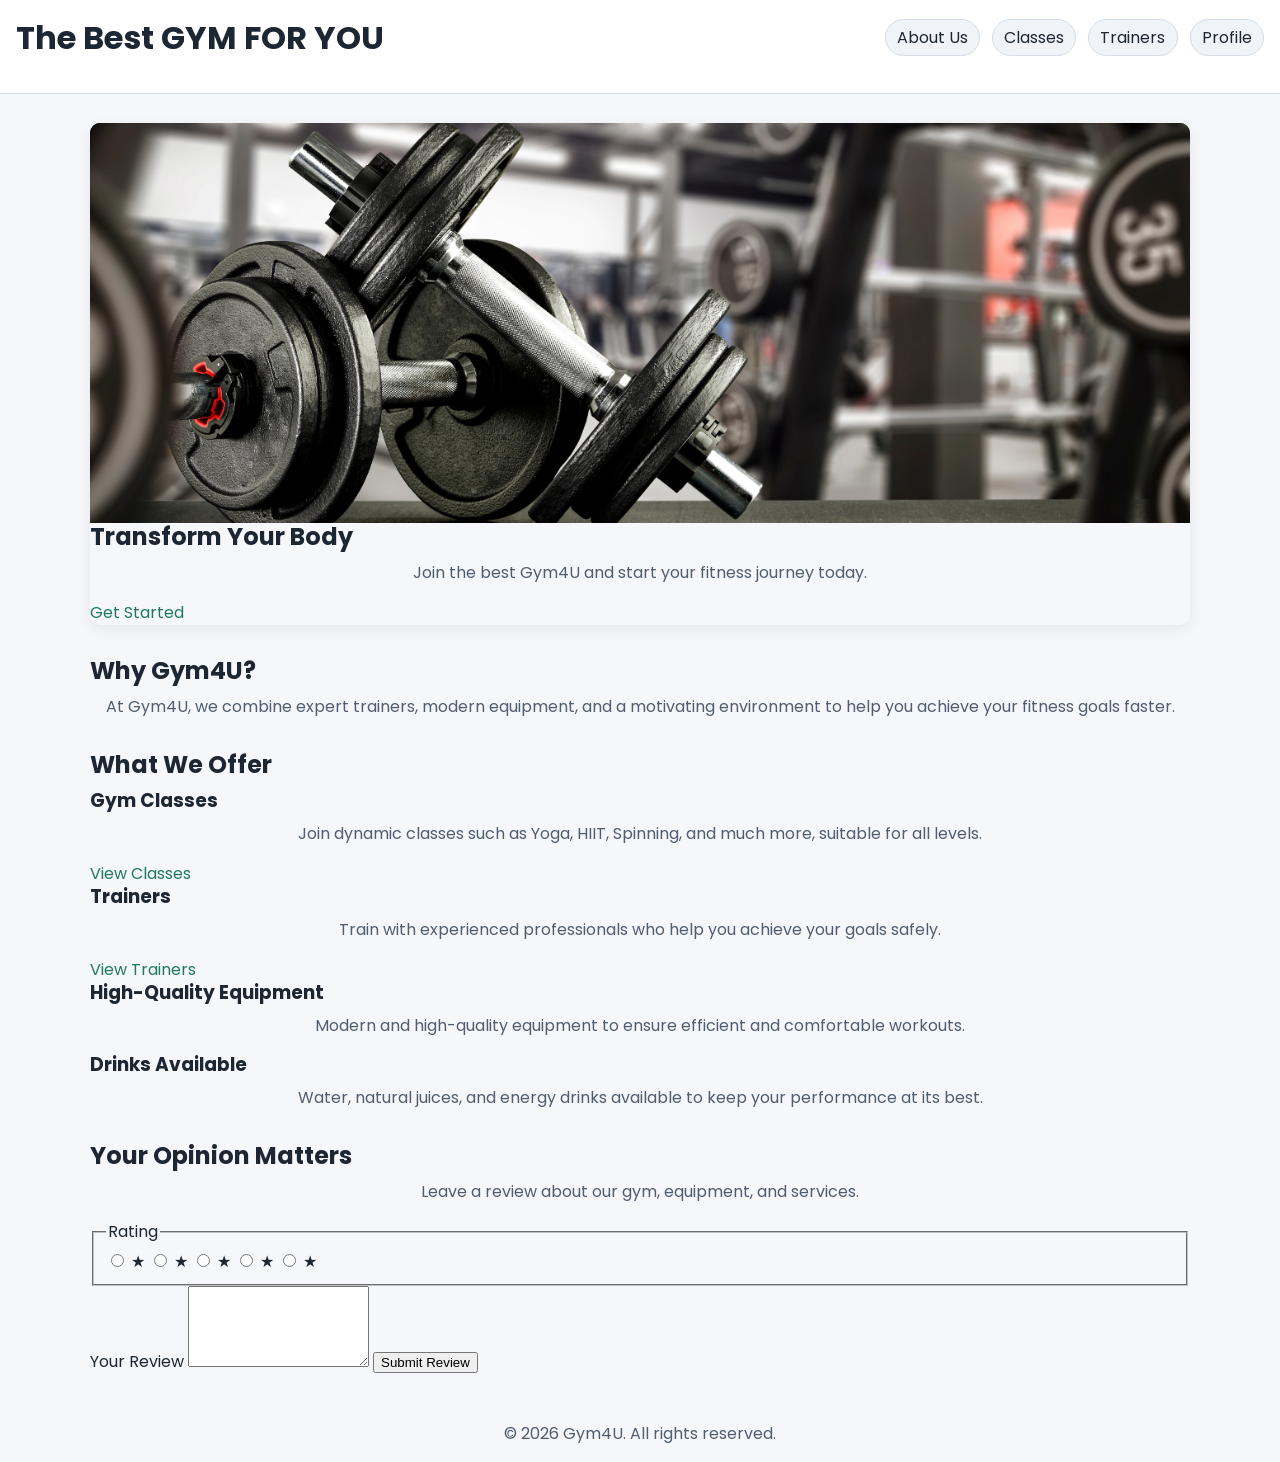
==== index.html @ 2efd5001 "fix: refactored css" ====
<!DOCTYPE html> 
<html lang="en-US">
    <head>
        <title> Home | Gym4U </title>

        <meta charset="UTF-8">
        <meta name="viewport" content="width=device-width, initial-scale=1.0">

        <link rel="stylesheet" href="css/base.css">
        <link rel="stylesheet" href="css/components.css">
        <link rel="stylesheet" href="css/index.css">
    </head>

    <body>
        <header>
            <h1>The Best GYM FOR YOU</h1>
            <nav>
                <ul>
                    <li><a href="#">About Us</a></li>
                    <li><a href="classes.html">Classes</a></li>
                    <li><a href="trainers.html">Trainers</a></li>
                    <li><a href="#">Profile</a></li>
                </ul>
            </nav>
        </header>

        <main>
            <section class="hero">
                <div class="slider">
                    <img src="images/img1.png" class="slide" alt="Gym training image 1">
                    <img src="images/img2.png" class="slide" alt="Gym training image 2">
                </div>
                <div class="hero-text">
                    <h2>Transform Your Body</h2>
                    <p>Join the best Gym4U and start your fitness journey today.</p>
                    <a href="classes.html">Get Started</a>
                </div>
            </section>

            <section>
                <h2>Why Gym4U?</h2>
                <p>
                    At Gym4U, we combine expert trainers, modern equipment, and a motivating
                    environment to help you achieve your fitness goals faster.
                </p>
            </section>

            <section>
                <h2>What We Offer</h2>

                <div class="features-grid">
                    <div class="feature">
                        <h3>Gym Classes</h3>
                        <p>
                            Join dynamic classes such as Yoga, HIIT, Spinning, and much more,
                            suitable for all levels.
                        </p>
                        <a href="classes.html">View Classes</a>
                    </div>

                    <div class="feature">
                        <h3>Trainers</h3>
                        <p>
                            Train with experienced professionals who help you achieve
                            your goals safely.
                        </p>
                        <a href="trainers.html">View Trainers</a>
                    </div>

                    <div class="feature">
                        <h3>High-Quality Equipment</h3>
                        <p>
                            Modern and high-quality equipment to ensure efficient
                            and comfortable workouts.
                        </p>
                    </div>

                    <div class="feature">
                        <h3>Drinks Available</h3>
                        <p>
                            Water, natural juices, and energy drinks available to keep
                            your performance at its best.
                        </p>
                    </div>
                </div>
            </section>

            <section>
                <h2>Your Opinion Matters</h2>
                <p>Leave a review about our gym, equipment, and services.</p>

                <form action="#" method="post">

                    <fieldset>
                        <legend>Rating</legend>

                        <div class="review-stars">

                            <input type="radio" id="star1" name="rating" value="1">
                            <label for="star1">★</label>

                            <input type="radio" id="star2" name="rating" value="2">
                            <label for="star2">★</label>

                            <input type="radio" id="star3" name="rating" value="3">
                            <label for="star3">★</label>

                            <input type="radio" id="star4" name="rating" value="4">
                            <label for="star4">★</label>

                            <input type="radio" id="star5" name="rating" value="5">
                            <label for="star5">★</label>

                        </div>
                    </fieldset>

                    <label for="review">Your Review</label>
                    <textarea 
                        id="review" 
                        name="review" 
                        rows="5" 
                        placeholder="Write your review here..."
                        required>
                    </textarea>

                    <button type="submit">Submit Review</button>
                </form>
            </section>
        </main>

        <footer>
            <p>&copy; 2026 Gym4U. All rights reserved.</p>
        </footer>
    </body>
</html>
---- css/base.css ----
@import url("https://fonts.googleapis.com/css2?family=Poppins:wght@100;200;300;400;500;600;700;800;900&display=swap");

:root {
  --bg: #f6f7fb;
  --surface: #ffffff;
  --surface-muted: #f0f3f8;
  --text: #1d2733;
  --text-soft: #4f5d70;
  --primary: #1e7a5f;
  --primary-strong: #145b45;
  --border: #d4dce7;
  --danger: #a13232;
  --radius: 10px;
  --shadow: 0 4px 14px rgba(16, 24, 40, 0.08);
}

* {
  box-sizing: border-box;
}

body {
  margin: 0;
  font-family: "Poppins", sans-serif, Geneva ;
  background: var(--bg);
  color: var(--text);
  line-height: 1.5;
}

h1,
h2,
h3,
h4 {
  margin: 0 0 0.6rem;
  line-height: 1.2;
}

p {
  margin: 0 0 1rem;
  color: var(--text-soft);
  text-align: center;
}

a {
  color: var(--primary);
  text-decoration: none;
}

a:hover,
a:focus-visible {
  text-decoration: underline;
}

main {
  width: min(1100px, 92%);
  margin: 1.8rem auto 3rem;
}

section {
  margin-bottom: 2rem;
}
---- css/components.css ----
header {
  display: grid;
  grid-template-columns: 1fr auto;
  align-items: start;
  gap: 1rem;
  padding: 1.2rem 1rem;
  background: var(--surface);
  border-bottom: 1px solid var(--border);
}

header > h1 {
  grid-column: 1;
  grid-row: 1;
  margin: 0;
}

header > p {
  grid-column: 1;
  grid-row: 2;
  margin: 0;
}

header nav {
  grid-column: 2;
  grid-row: 1 / span 2;
  justify-self: end;
  width: auto;
}

header nav ul {
  display: flex;
  flex-wrap: wrap;
  justify-content: flex-end;
  gap: 0.75rem;
  list-style: none;
  margin: 0;
  padding: 0;
}

header nav ul li a {
  display: inline-flex;
  align-items: center;
  padding: 0.35rem 0.7rem;
  border: 1px solid var(--border);
  border-radius: 999px;
  background: var(--surface-muted);
  text-decoration: none;
  color: inherit;
}

.table {
  width: 100%;
  border-collapse: collapse;
}

.th,
.td {
  border: 1px solid var(--border);
  padding: 0.55rem;
  text-align: center;
}

.th {
  background: #e9f3ef;
}

.footer {
  display: flex;
  justify-content: center;
  padding: 1rem;
}

@media (max-width: 700px) {
  header {
    grid-template-columns: 1fr;
    align-items: flex-start;
  }

  header nav {
    justify-self: start;
  }

  header nav ul {
    justify-content: flex-start;
  }
}
---- css/index.css ----
.hero {
  position: relative;
  border-radius: var(--radius);
  overflow: hidden;
  box-shadow: var(--shadow);
}

.slider {
  position: relative;
  height: 400px;
}

.slide {
  position: absolute;
  inset: 0;
  width: 100%;
  height: 100%;
  object-fit: cover;
  animation: fade 8s infinite;
}

.slide:nth-child(2) {
  animation-delay: 4s;
}

@keyframes fade {
  0% { opacity: 0; }
  10% { opacity: 1; }
  45% { opacity: 1; }
  55% { opacity: 0; }
  100% { opacity: 0; }
}
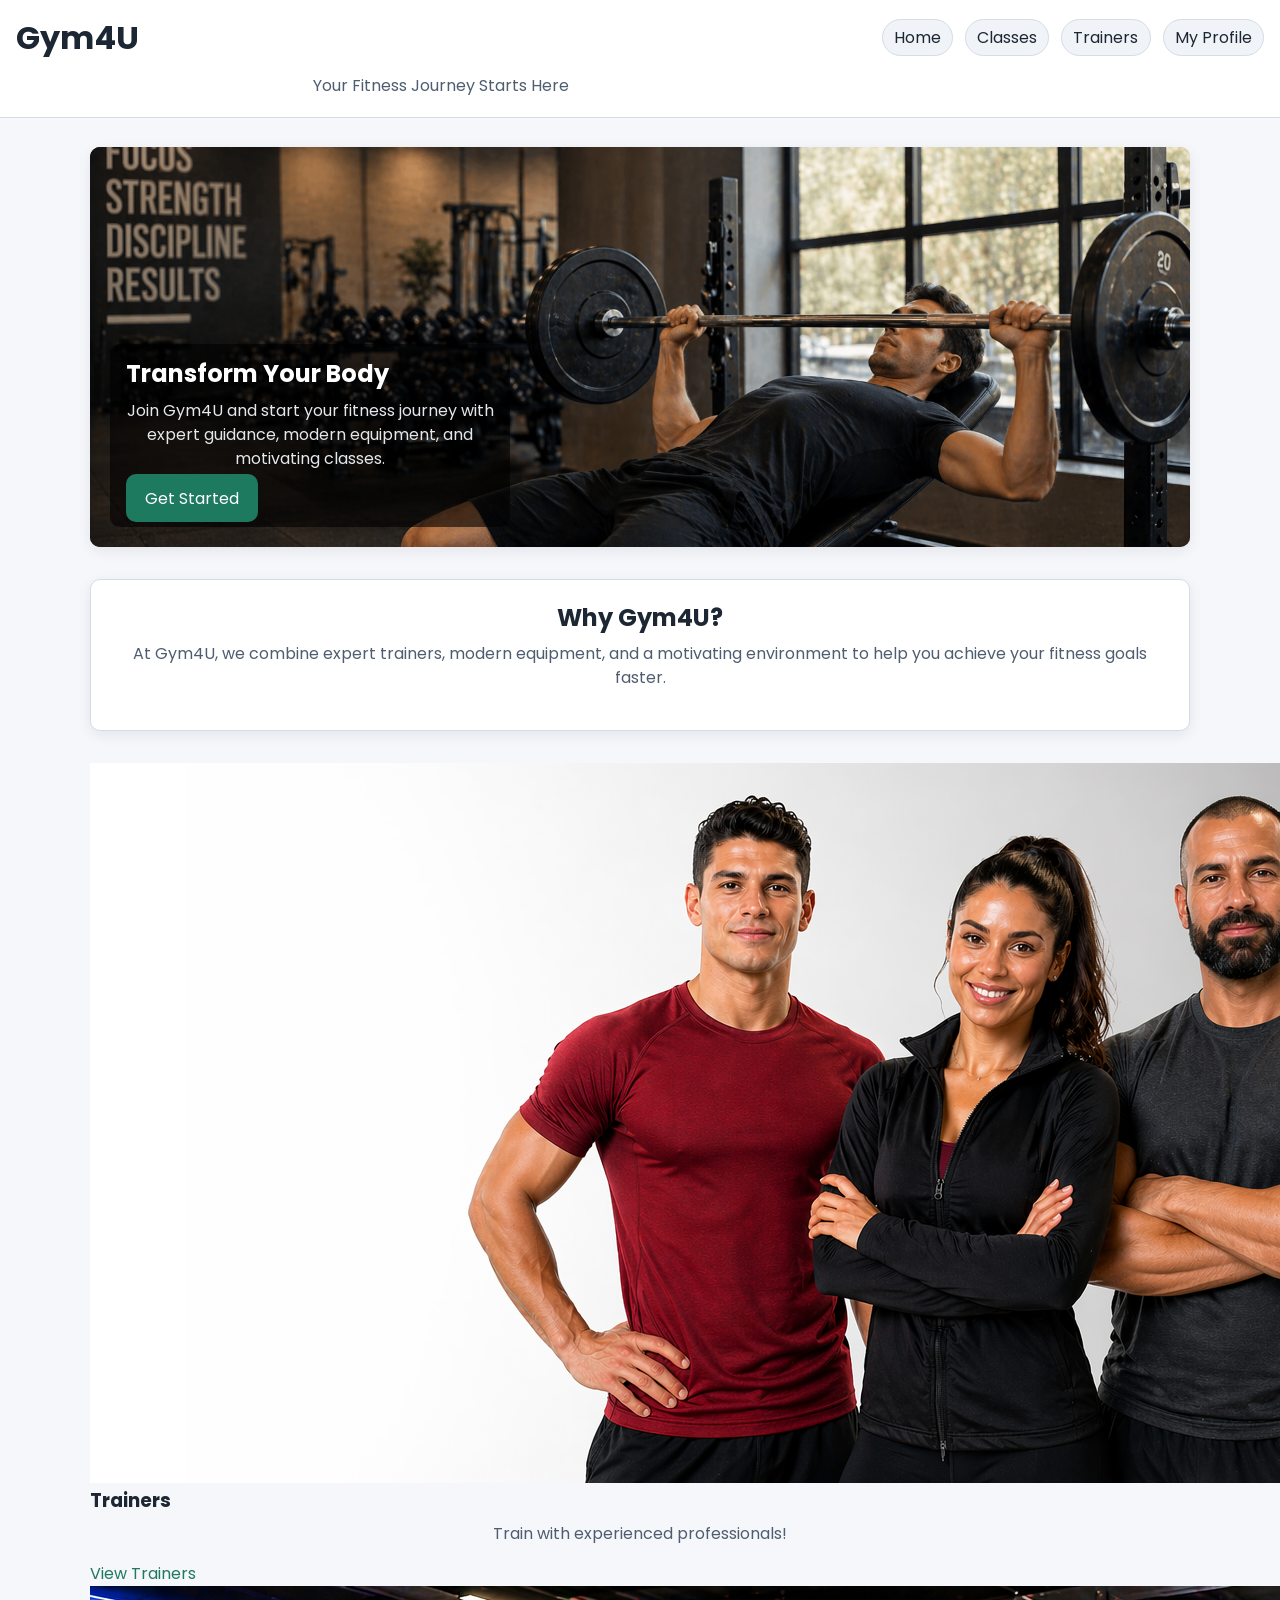
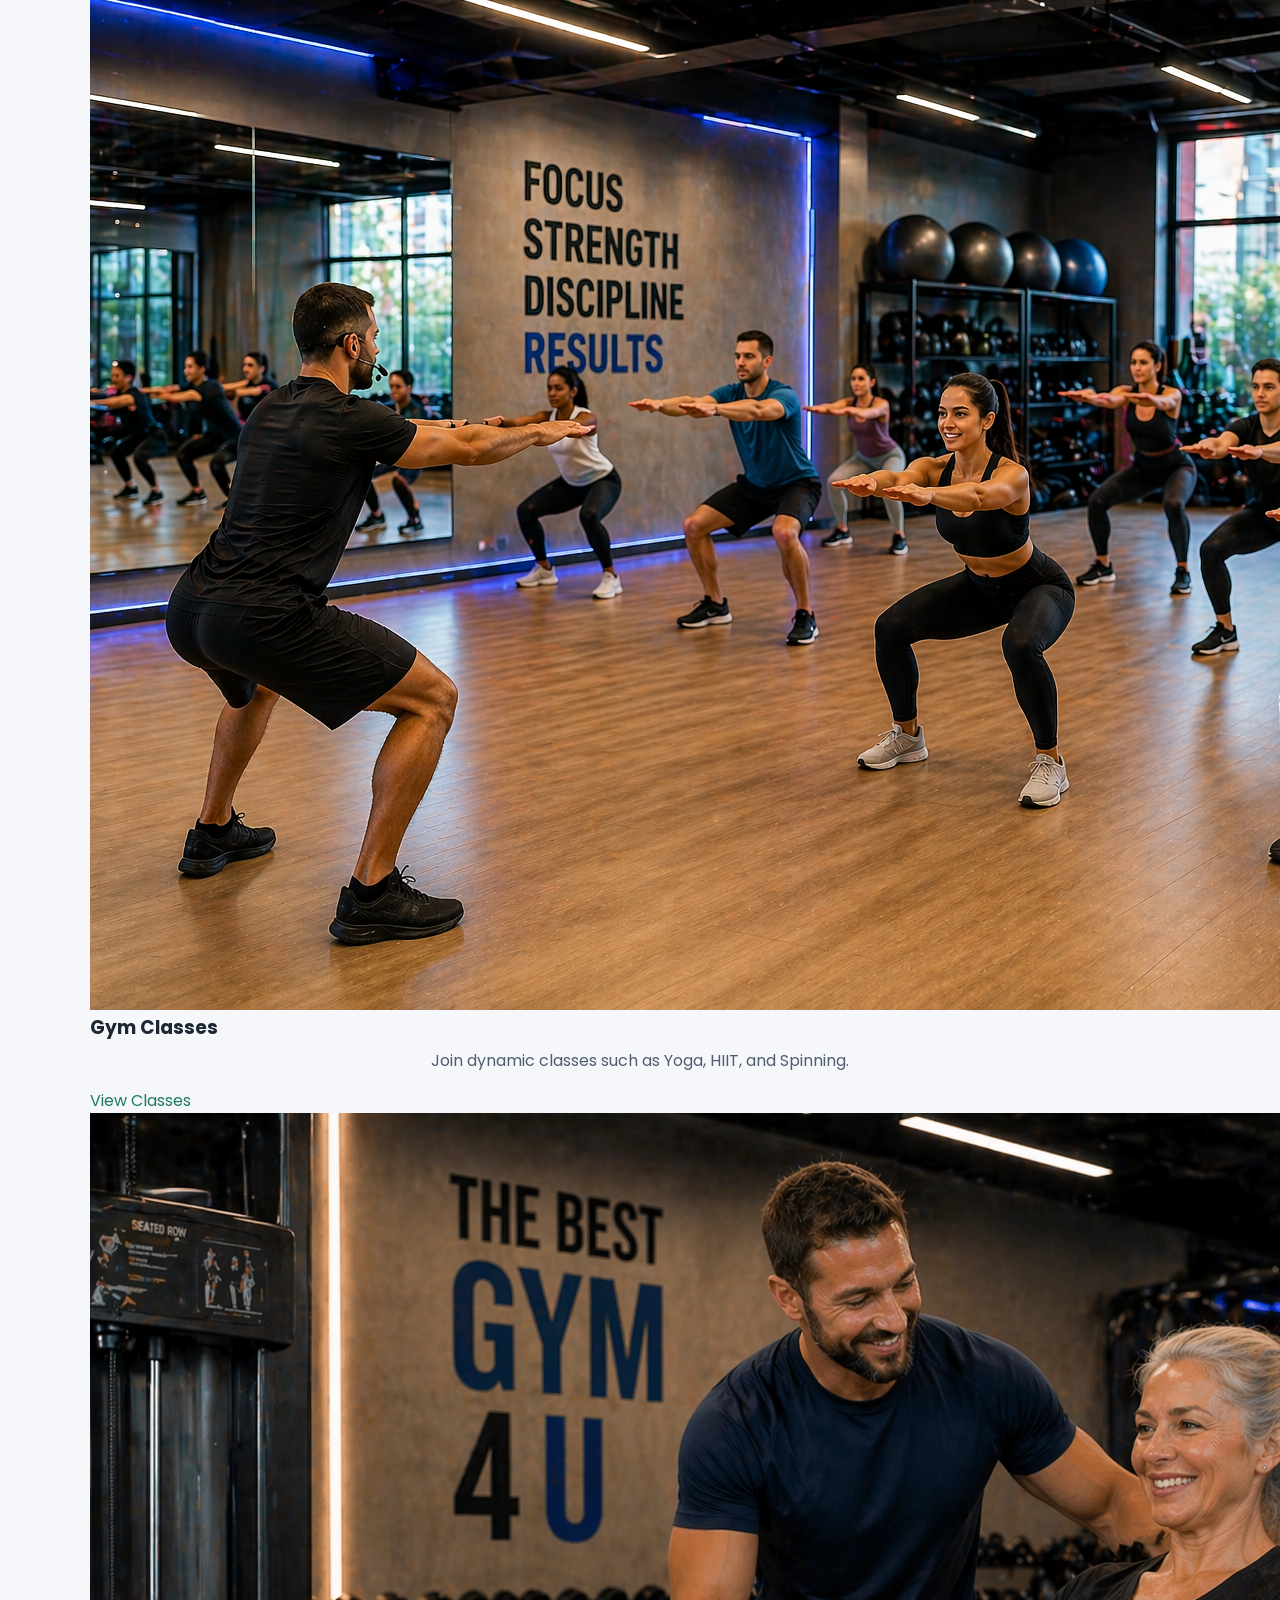
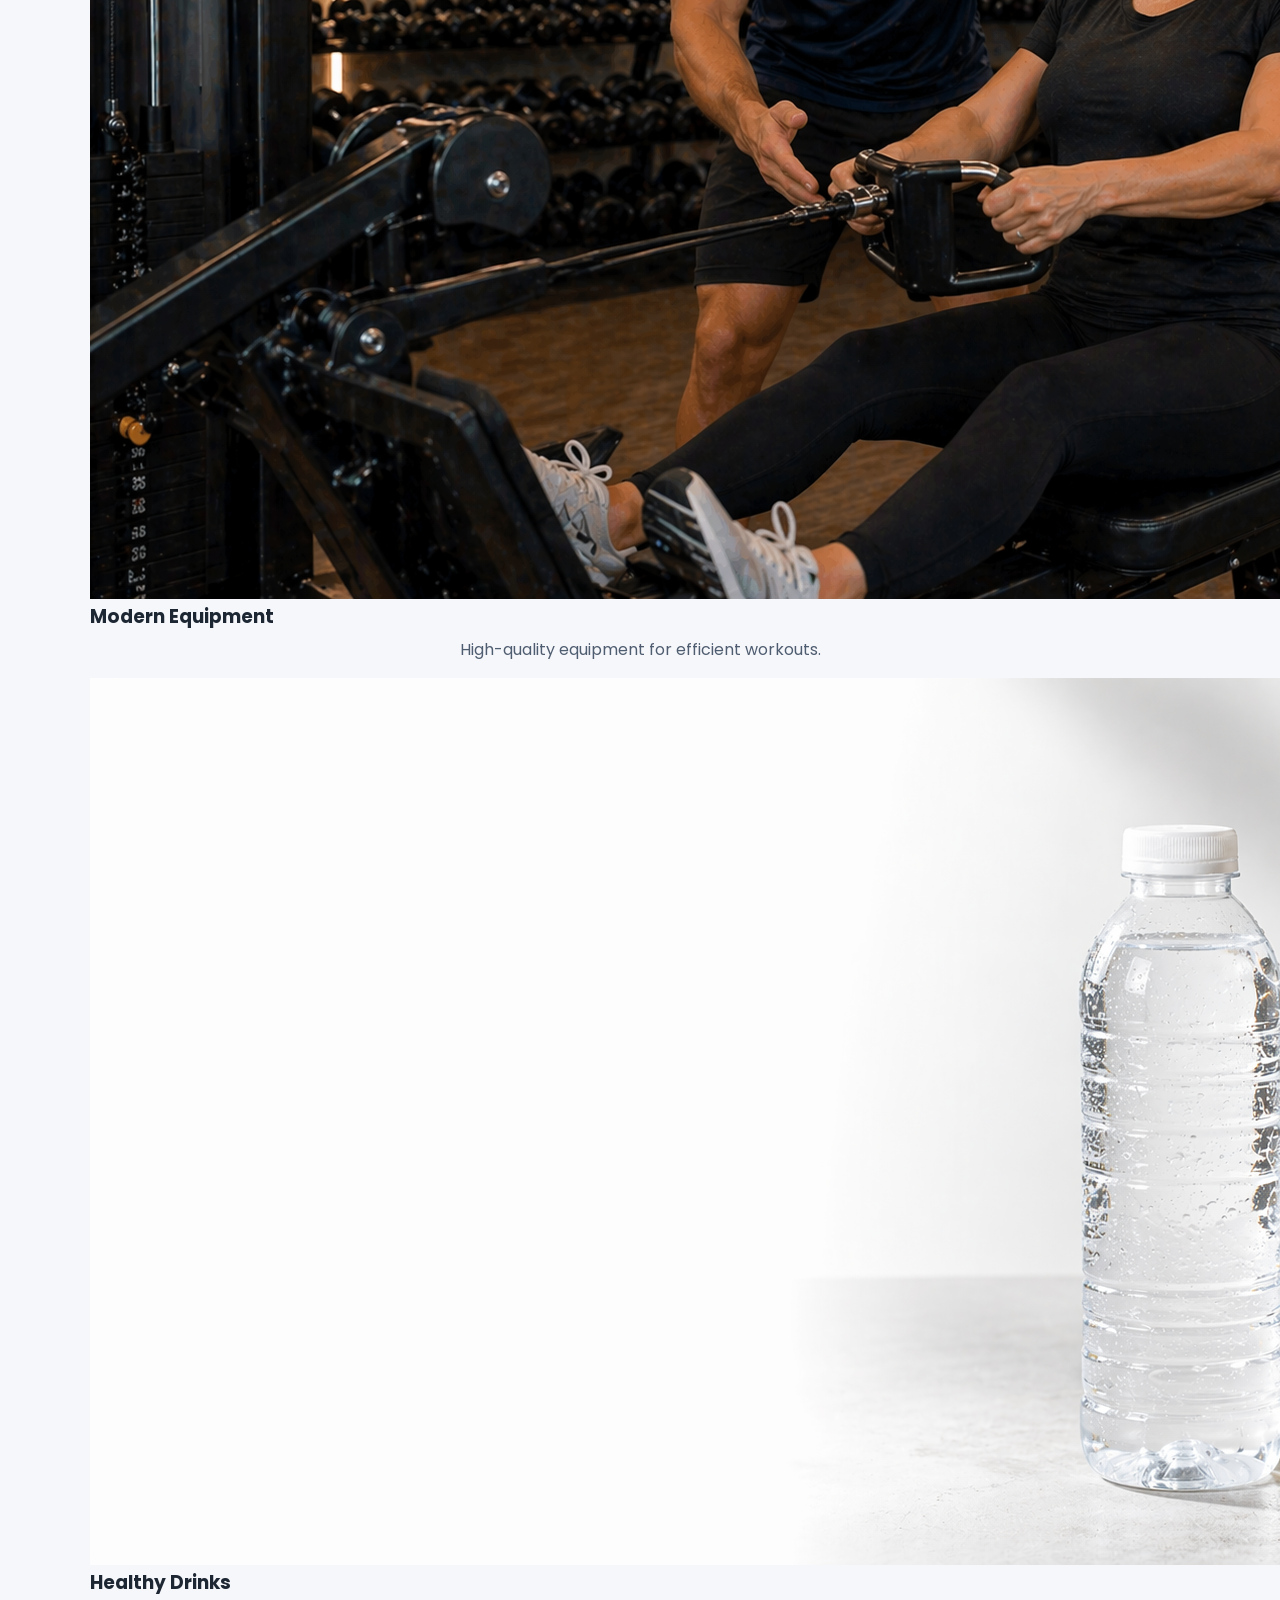
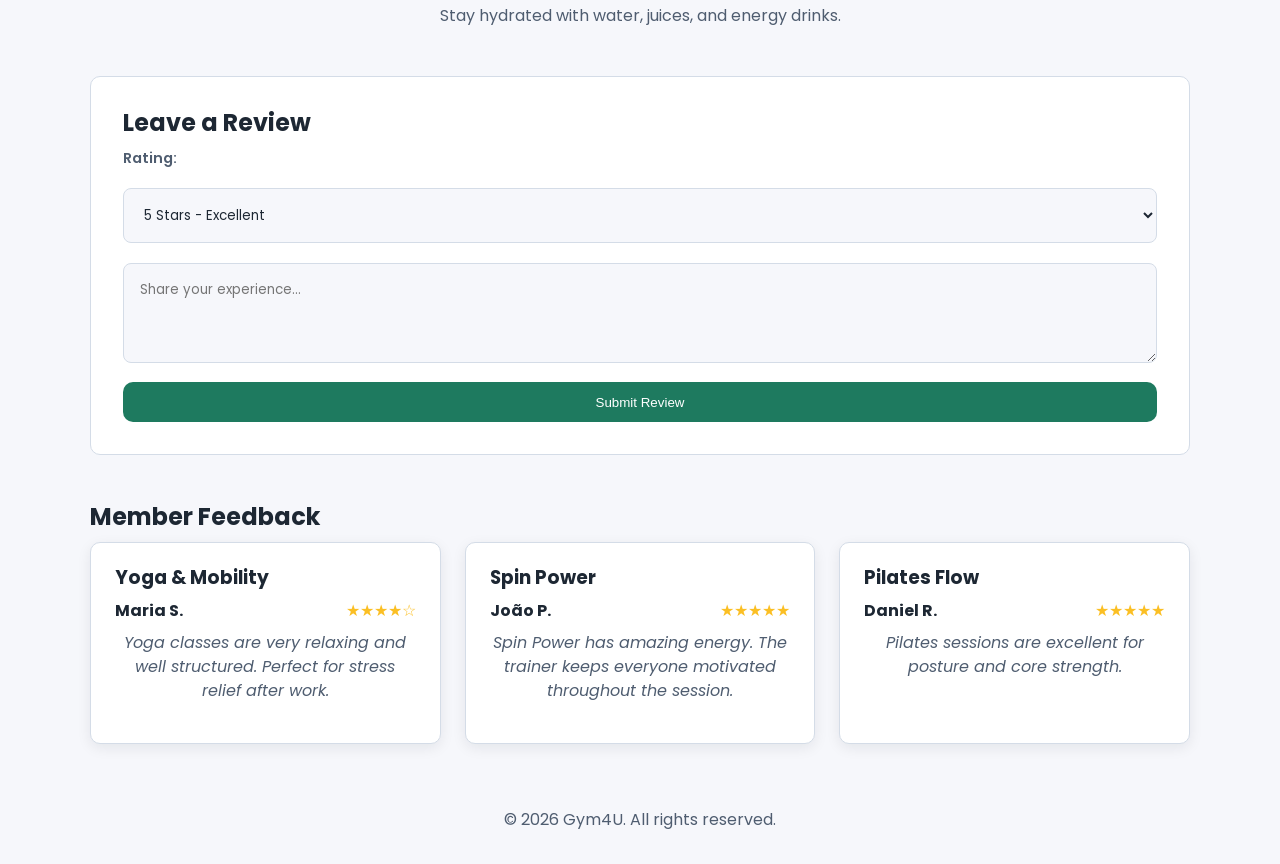
==== commit 0c7e3c94: "feat(home): implement homepage layout and assets" ====
--- a/index.html
+++ b/index.html
@@ -1,135 +1,165 @@
 <!DOCTYPE html> 
 <html lang="en-US">
-    <head>
-        <title> Home | Gym4U </title>
+<head>
+    <title>Home | Gym4U</title>
 
-        <meta charset="UTF-8">
-        <meta name="viewport" content="width=device-width, initial-scale=1.0">
+    <meta charset="UTF-8">
+    <meta name="viewport" content="width=device-width, initial-scale=1.0">
 
-        <link rel="stylesheet" href="css/base.css">
-        <link rel="stylesheet" href="css/components.css">
-        <link rel="stylesheet" href="css/index.css">
-    </head>
+    <link rel="icon" href="images/gym4u_icon.png">
+    <link rel="stylesheet" href="css/base.css">
+    <link rel="stylesheet" href="css/components.css">
+    <link rel="stylesheet" href="css/index.css">
+</head>
 
-    <body>
-        <header>
-            <h1>The Best GYM FOR YOU</h1>
-            <nav>
-                <ul>
-                    <li><a href="#">About Us</a></li>
-                    <li><a href="classes.html">Classes</a></li>
-                    <li><a href="trainers.html">Trainers</a></li>
-                    <li><a href="#">Profile</a></li>
-                </ul>
-            </nav>
-        </header>
+<body>
+    <header>
+        <h1>Gym4U</h1>
+        <p>Your Fitness Journey Starts Here</p>
+        <nav aria-label="Main navigation">
+            <ul>
+                <li><a href="index.html" aria-current="page">Home</a></li>
+                <li><a href="classes.html">Classes</a></li>
+                <li><a href="trainers.html">Trainers</a></li>
+                <li><a href="#">My Profile</a></li>
+            </ul>
+        </nav>
+    </header>
 
-        <main>
-            <section class="hero">
-                <div class="slider">
-                    <img src="images/img1.png" class="slide" alt="Gym training image 1">
-                    <img src="images/img2.png" class="slide" alt="Gym training image 2">
-                </div>
-                <div class="hero-text">
-                    <h2>Transform Your Body</h2>
-                    <p>Join the best Gym4U and start your fitness journey today.</p>
-                    <a href="classes.html">Get Started</a>
-                </div>
-            </section>
+    <main>
+        <section class="section hero">
+            <div class="slider">
+                <img src="images/index/slider1.png" class="slide" alt="Gym training image 1">
+                <img src="images/index/slider2.png" class="slide" alt="Gym training image 2">
+            </div>
 
-            <section>
-                <h2>Why Gym4U?</h2>
+            <div class="hero-text">
+                <h2>Transform Your Body</h2>
                 <p>
-                    At Gym4U, we combine expert trainers, modern equipment, and a motivating
-                    environment to help you achieve your fitness goals faster.
+                    Join Gym4U and start your fitness journey with expert guidance,
+                    modern equipment, and motivating classes.
                 </p>
-            </section>
+                <a class="btn-primary">Get Started</a>
+            </div>
+        </section>
 
-            <section>
-                <h2>What We Offer</h2>
+        <section class="section about">
+            <h2>Why Gym4U?</h2>
+            <p>
+                At Gym4U, we combine expert trainers, modern equipment, and a motivating
+                environment to help you achieve your fitness goals faster.
+            </p>
+        </section>
 
-                <div class="features-grid">
-                    <div class="feature">
+        <section class="features-modern">
+            <div class="grid-2x2">
+
+                <article class="card">
+                    <img src="images/index/trainers.png" alt="Trainers">
+                    <div class="overlay"></div>
+                    <div class="content">
+                        <h3>Trainers</h3>
+                        <p>Train with experienced professionals!</p>
+                        <a href="trainers.html">View Trainers</a>
+                    </div>
+                </article>
+
+                <article class="card">
+                    <img src="images/index/classes.png" alt="Classes">
+                    <div class="overlay"></div>
+                    <div class="content">
                         <h3>Gym Classes</h3>
-                        <p>
-                            Join dynamic classes such as Yoga, HIIT, Spinning, and much more,
-                            suitable for all levels.
-                        </p>
+                        <p>Join dynamic classes such as Yoga, HIIT, and Spinning.</p>
                         <a href="classes.html">View Classes</a>
                     </div>
+                </article>
 
-                    <div class="feature">
-                        <h3>Trainers</h3>
-                        <p>
-                            Train with experienced professionals who help you achieve
-                            your goals safely.
-                        </p>
-                        <a href="trainers.html">View Trainers</a>
+                <article class="card">
+                    <img src="images/index/equipment.png" alt="Equipment">
+                    <div class="overlay"></div>
+                    <div class="content">
+                        <h3>Modern Equipment</h3>
+                        <p>High-quality equipment for efficient workouts.</p>
                     </div>
+                </article>
 
-                    <div class="feature">
-                        <h3>High-Quality Equipment</h3>
-                        <p>
-                            Modern and high-quality equipment to ensure efficient
-                            and comfortable workouts.
-                        </p>
+                <article class="card light">
+                    <img src="images/index/drinks.png" alt="Drinks">
+                    <div class="overlay light"></div>
+                    <div class="content">
+                        <h3>Healthy Drinks</h3>
+                        <p>Stay hydrated with water, juices, and energy drinks.</p>
                     </div>
+                </article>
 
-                    <div class="feature">
-                        <h3>Drinks Available</h3>
-                        <p>
-                            Water, natural juices, and energy drinks available to keep
-                            your performance at its best.
-                        </p>
+            </div>
+        </section>
+
+        <!-- REVIEW FORM -->
+        <section class="section review-form-container">
+            <h2>Leave a Review</h2>
+            <form class="review-form">
+                <label for="rating">Rating:</label>
+                <select id="rating" name="rating">
+                    <option value="5">5 Stars - Excellent</option>
+                    <option value="4">4 Stars - Very Good</option>
+                    <option value="3">3 Stars - Average</option>
+                    <option value="2">2 Stars - Poor</option>
+                    <option value="1">1 Star - Terrible</option>
+                </select>
+
+                <textarea placeholder="Share your experience..." rows="3"></textarea>
+
+                <button type="submit" class="btn-primary">Submit Review</button>
+            </form>
+        </section>
+
+        <section class="section">
+            <h2>Member Feedback</h2>
+
+            <div class="division-grid">
+
+                <article class="review-card">
+                    <h3>Yoga & Mobility</h3>
+                    <div class="review-header">
+                        <strong>Maria S.</strong>
+                        <span>★★★★☆</span>
                     </div>
-                </div>
-            </section>
+                    <p class="review-text">
+                        Yoga classes are very relaxing and well structured. Perfect for stress relief after work.
+                    </p>
+                </article>
 
-            <section>
-                <h2>Your Opinion Matters</h2>
-                <p>Leave a review about our gym, equipment, and services.</p>
+                <article class="review-card">
+                    <h3>Spin Power</h3>
+                    <div class="review-header">
+                        <strong>João P.</strong>
+                        <span>★★★★★</span>
+                    </div>
+                    <p class="review-text">
+                        Spin Power has amazing energy. The trainer keeps everyone motivated throughout the session.
+                    </p>
+                </article>
 
-                <form action="#" method="post">
+                <article class="review-card">
+                    <h3>Pilates Flow</h3>
+                    <div class="review-header">
+                        <strong>Daniel R.</strong>
+                        <span>★★★★★</span>
+                    </div>
+                    <p class="review-text">
+                        Pilates sessions are excellent for posture and core strength.
+                    </p>
+                </article>
 
-                    <fieldset>
-                        <legend>Rating</legend>
+            </div>
+        </section>
 
-                        <div class="review-stars">
+    </main>
 
-                            <input type="radio" id="star1" name="rating" value="1">
-                            <label for="star1">★</label>
+    <footer class="footer">
+        <p>&copy; 2026 Gym4U. All rights reserved.</p>
+    </footer>
 
-                            <input type="radio" id="star2" name="rating" value="2">
-                            <label for="star2">★</label>
-
-                            <input type="radio" id="star3" name="rating" value="3">
-                            <label for="star3">★</label>
-
-                            <input type="radio" id="star4" name="rating" value="4">
-                            <label for="star4">★</label>
-
-                            <input type="radio" id="star5" name="rating" value="5">
-                            <label for="star5">★</label>
-
-                        </div>
-                    </fieldset>
-
-                    <label for="review">Your Review</label>
-                    <textarea 
-                        id="review" 
-                        name="review" 
-                        rows="5" 
-                        placeholder="Write your review here..."
-                        required>
-                    </textarea>
-
-                    <button type="submit">Submit Review</button>
-                </form>
-            </section>
-        </main>
-
-        <footer>
-            <p>&copy; 2026 Gym4U. All rights reserved.</p>
-        </footer>
-    </body>
+</body>
 </html>
--- a/css/index.css
+++ b/css/index.css
@@ -29,4 +29,123 @@
   45% { opacity: 1; }
   55% { opacity: 0; }
   100% { opacity: 0; }
+}
+
+.hero-text {
+  position: absolute;
+  bottom: 20px;
+  left: 20px;
+  background: rgba(0, 0, 0, 0.6);
+  color: white;
+  padding: 1rem;
+  border-radius: var(--radius);
+  max-width: 400px;
+}
+
+.hero-text p {
+  color: #e5e7eb;
+}
+
+.about {
+  background: var(--surface);
+  border: 1px solid var(--border);
+  border-radius: var(--radius);
+  box-shadow: var(--shadow);
+  padding: 1.5rem;
+  text-align: center;
+}
+
+.review-form-container {
+  background: var(--surface);
+  padding: 2rem;
+  border-radius: var(--radius);
+  border: 1px solid var(--border);
+  max-width: 100%;
+  margin: 3rem auto;
+}
+
+.review-form {
+  display: flex;
+  flex-direction: column;
+  gap: 1.2rem;
+}
+
+.review-form label {
+  font-weight: 600;
+  font-size: 0.9rem;
+  color: var(--text-soft);
+}
+
+.review-form select,
+.review-form textarea {
+  background: var(--bg);
+  color: var(--text);
+  border: 1px solid var(--border);
+  padding: 1rem;
+  border-radius: 8px;
+  font-family: inherit;
+}
+
+.review-form textarea {
+  resize: vertical;
+  min-height: 100px;
+}
+
+.division-grid {
+  display: grid;
+  grid-template-columns: repeat(auto-fit, minmax(250px, 1fr));
+  gap: 1.5rem;
+}
+
+.review-card {
+  background: var(--surface);
+  border: 1px solid var(--border);
+  border-radius: var(--radius);
+  padding: 1.5rem;
+  box-shadow: var(--shadow);
+  display: flex;
+  flex-direction: column;
+}
+
+.review-header {
+  display: flex;
+  justify-content: space-between;
+}
+
+.review-header span {
+  color: #fbbf24;
+}
+
+.review-text {
+  margin-top: 0.5rem;
+  color: var(--text-soft);
+  font-style: italic;
+}
+
+.btn-primary {
+  background: var(--primary);
+  color: white;
+  border: none;
+  padding: 0.8rem 1.2rem;
+  border-radius: var(--radius);
+  cursor: pointer;
+}
+
+.btn-primary:hover {
+  background: var(--primary-strong);
+}
+
+@media (max-width: 800px) {
+  .grid-2x2 {
+    grid-template-columns: 1fr;
+  }
+
+  .card {
+    height: 250px;
+  }
+
+  .hero-text {
+    max-width: 90%;
+    font-size: 0.9rem;
+  }
 }
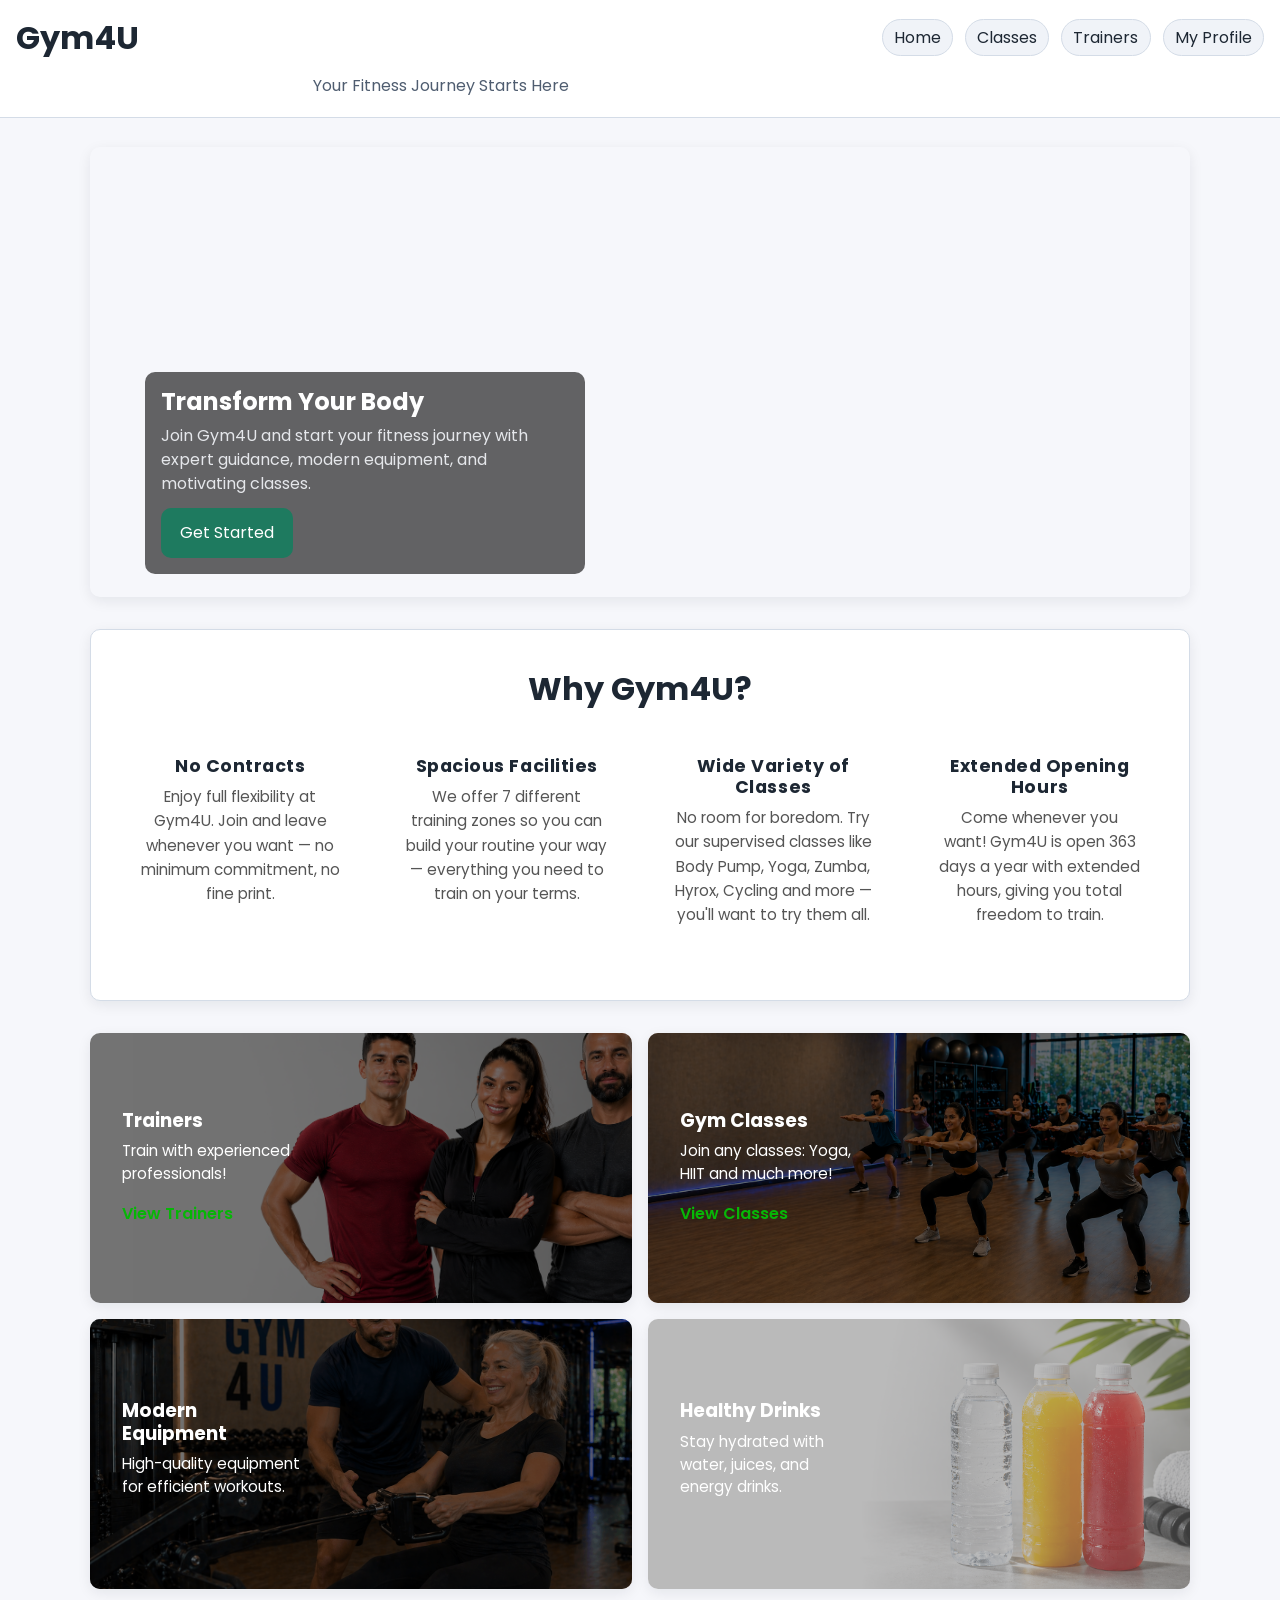
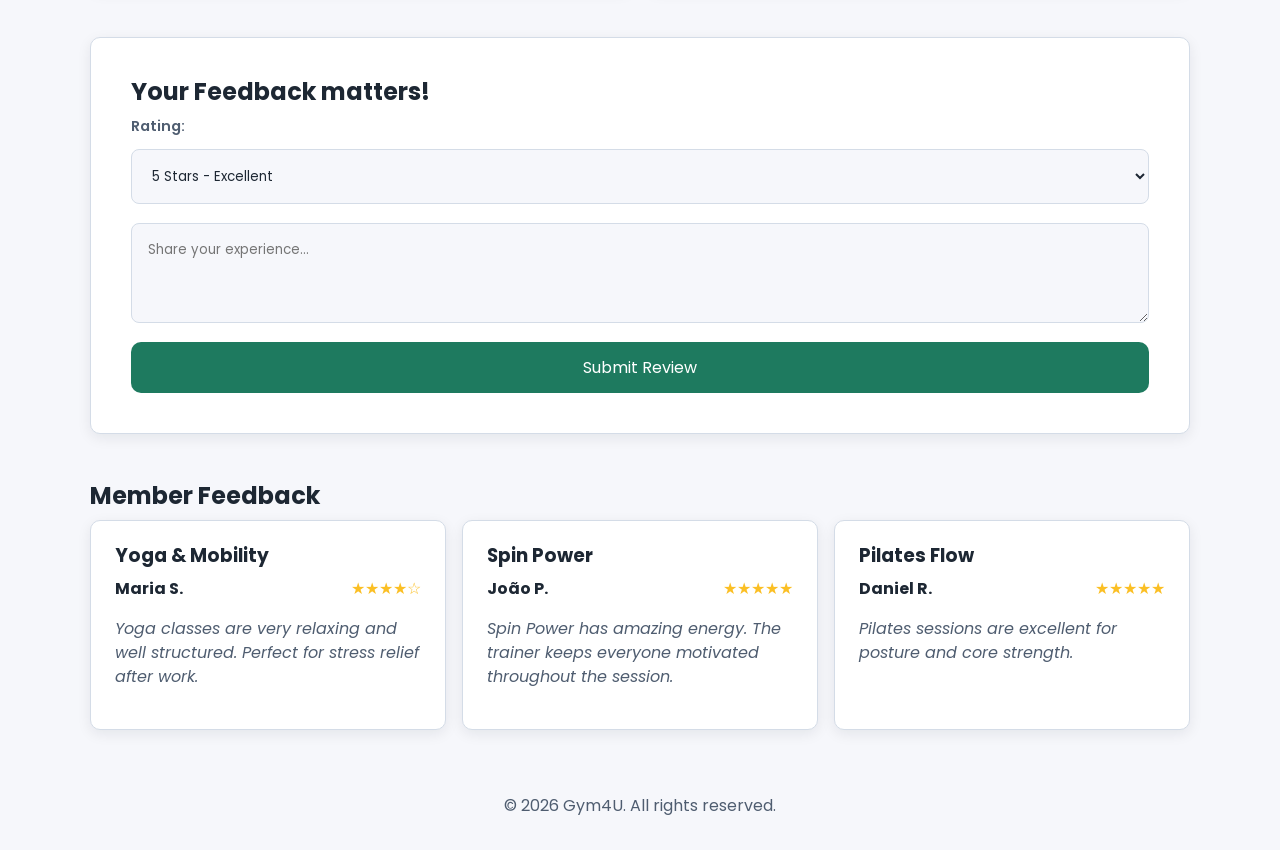
==== commit ad5af706: "feat: more text added in about section" ====
--- a/index.html
+++ b/index.html
@@ -45,10 +45,39 @@
 
         <section class="section about">
             <h2>Why Gym4U?</h2>
-            <p>
-                At Gym4U, we combine expert trainers, modern equipment, and a motivating
-                environment to help you achieve your fitness goals faster.
-            </p>
+            <div class="features">
+                <div class="feature">
+                    <h3>No Contracts</h3>
+                    <p>
+                        Enjoy full flexibility at Gym4U. Join and leave whenever you want —
+                        no minimum commitment, no fine print.
+                    </p>
+                </div>
+
+                <div class="feature">
+                    <h3>Spacious Facilities</h3>
+                    <p>
+                        We offer 7 different training zones so you can build your routine
+                        your way — everything you need to train on your terms.
+                    </p>
+                </div>
+
+                <div class="feature">
+                    <h3>Wide Variety of Classes</h3>
+                    <p>
+                        No room for boredom. Try our supervised classes like Body Pump,
+                        Yoga, Zumba, Hyrox, Cycling and more — you'll want to try them all.
+                    </p>
+                </div>
+
+                <div class="feature">
+                    <h3>Extended Opening Hours</h3>
+                    <p>
+                        Come whenever you want! Gym4U is open 363 days a year with extended
+                        hours, giving you total freedom to train.
+                    </p>
+                </div>
+            </div>
         </section>
 
         <section class="features-modern">
@@ -69,7 +98,7 @@
                     <div class="overlay"></div>
                     <div class="content">
                         <h3>Gym Classes</h3>
-                        <p>Join dynamic classes such as Yoga, HIIT, and Spinning.</p>
+                        <p>Join any classes: Yoga, HIIT and much more!</p>
                         <a href="classes.html">View Classes</a>
                     </div>
                 </article>
@@ -95,9 +124,8 @@
             </div>
         </section>
 
-        <!-- REVIEW FORM -->
         <section class="section review-form-container">
-            <h2>Leave a Review</h2>
+            <h2>Your Feedback matters!</h2>
             <form class="review-form">
                 <label for="rating">Rating:</label>
                 <select id="rating" name="rating">
--- a/css/base.css
+++ b/css/base.css
@@ -20,7 +20,7 @@
 
 body {
   margin: 0;
-  font-family: "Poppins", sans-serif, Geneva ;
+  font-family: "Poppins", sans-serif, Geneva;
   background: var(--bg);
   color: var(--text);
   line-height: 1.5;
@@ -57,4 +57,4 @@
 
 section {
   margin-bottom: 2rem;
-}
+}
--- a/css/components.css
+++ b/css/components.css
@@ -48,6 +48,70 @@
   color: inherit;
 }
 
+.footer {
+  display: flex;
+  justify-content: center;
+  padding: 1rem;
+}
+
+.btn-primary {
+  display: inline-block;
+  background: var(--primary);
+  color: white;
+  border: none;
+  padding: 0.8rem 1.2rem;
+  border-radius: var(--radius);
+  cursor: pointer;
+  font-family: inherit;
+  font-size: 1rem;
+  text-decoration: none;
+}
+
+.btn-primary:hover,
+.btn-primary:focus-visible {
+  background: var(--primary-strong);
+  text-decoration: none;
+}
+
+.btn {
+  padding: 0.45rem 0.9rem;
+  border: none;
+  border-radius: 6px;
+  font-family: inherit;
+  font-size: 0.85rem;
+  cursor: pointer;
+  font-weight: 600;
+}
+
+.btn-enroll {
+  background: var(--primary);
+  color: white;
+}
+
+.btn-enroll:hover {
+  background: var(--primary-strong);
+}
+
+.btn-cancel {
+  background: var(--danger);
+  color: white;
+}
+
+.btn-cancel:hover {
+  background: #7e2626;
+}
+
+.btn-review {
+  background: var(--surface-muted);
+  color: var(--primary);
+  border: 1px solid var(--primary);
+}
+
+.btn-review:hover {
+  background: var(--primary);
+  color: white;
+}
+
 .table {
   width: 100%;
   border-collapse: collapse;
@@ -64,11 +128,88 @@
   background: #e9f3ef;
 }
 
-.footer {
-  display: flex;
-  justify-content: center;
+.division-grid {
+  display: grid;
+  gap: 1rem;
+  grid-template-columns: repeat(auto-fit, minmax(250px, 1fr));
+}
+
+.review-card {
+  background: var(--surface);
+  border: 1px solid var(--border);
+  border-radius: var(--radius);
+  padding: 1.5rem;
+  box-shadow: var(--shadow);
+  display: flex;
+  flex-direction: column;
+}
+
+.review-header {
+  display: flex;
+  justify-content: space-between;
+  margin-bottom: 0.5rem;
+}
+
+.review-header span {
+  color: #fbbf24;
+}
+
+.review-header strong {
+  color: var(--text);
+}
+
+.review-text,
+.r-p {
+  text-align: left;
+  margin-top: 0.5rem;
+  color: var(--text-soft);
+  font-style: italic;
+}
+
+.review-form-container {
+  background: var(--surface);
+  padding: 2.5rem;
+  border-radius: var(--radius);
+  border: 1px solid var(--border);
+  max-width: 100%;
+  margin: 3rem auto;
+  box-shadow: var(--shadow);
+}
+
+.review-form {
+  display: flex;
+  flex-direction: column;
+  gap: 1.2rem;
+}
+
+.review-form label {
+  font-weight: 600;
+  font-size: 0.9rem;
+  color: var(--text-soft);
+  margin-bottom: -0.5rem;
+}
+
+.review-form select,
+.review-form textarea {
+  background: var(--bg);
+  color: var(--text);
+  border: 1px solid var(--border);
   padding: 1rem;
-}
+  border-radius: 8px;
+  font-family: inherit;
+  outline: none;
+}
+
+.review-form textarea {
+  resize: vertical;
+  min-height: 100px;
+}
+
+.review-form select:focus,
+.review-form textarea:focus {
+  border-color: var(--primary);
+}
+
 
 @media (max-width: 700px) {
   header {
@@ -83,4 +224,10 @@
   header nav ul {
     justify-content: flex-start;
   }
-}
+
+  .th,
+  .td {
+    font-size: 0.78rem;
+    padding: 0.4rem 0.3rem;
+  }
+}
--- a/css/index.css
+++ b/css/index.css
@@ -7,7 +7,7 @@
 
 .slider {
   position: relative;
-  height: 400px;
+  height: 50vh;
 }
 
 .slide {
@@ -16,6 +16,7 @@
   width: 100%;
   height: 100%;
   object-fit: cover;
+  opacity: 0;
   animation: fade 8s infinite;
 }
 
@@ -24,124 +25,189 @@
 }
 
 @keyframes fade {
-  0% { opacity: 0; }
-  10% { opacity: 1; }
-  45% { opacity: 1; }
-  55% { opacity: 0; }
+  0%   { opacity: 0; }
+  10%  { opacity: 1; }
+  45%  { opacity: 1; }
+  55%  { opacity: 0; }
   100% { opacity: 0; }
 }
 
 .hero-text {
   position: absolute;
-  bottom: 20px;
-  left: 20px;
+  bottom: 5%;
+  left: 5%;
   background: rgba(0, 0, 0, 0.6);
   color: white;
   padding: 1rem;
   border-radius: var(--radius);
-  max-width: 400px;
+  max-width: 40%;
+}
+
+.hero-text h2 {
+  color: white;
+  margin-bottom: 0.5rem;
 }
 
 .hero-text p {
   color: #e5e7eb;
+  text-align: left;
+  margin-bottom: 0.75rem;
 }
 
 .about {
   background: var(--surface);
-  border: 1px solid var(--border);
+  border: 0.0625rem solid var(--border); 
   border-radius: var(--radius);
   box-shadow: var(--shadow);
-  padding: 1.5rem;
+  padding: 2.5rem 2rem;
   text-align: center;
 }
 
-.review-form-container {
-  background: var(--surface);
-  padding: 2rem;
-  border-radius: var(--radius);
-  border: 1px solid var(--border);
-  max-width: 100%;
-  margin: 3rem auto;
-}
-
-.review-form {
+.about h2 {
+  margin-bottom: 2rem;
+  font-size: 2rem;
+  font-weight: 700;
+}
+
+.features {
+  display: grid;
+  grid-template-columns: repeat(4, 1fr);
+  gap: 2rem;
+}
+
+.feature {
+  padding: 1rem;
+}
+
+.feature h3 {
+  font-size: 1.1rem;
+  font-weight: 700;
+  margin-bottom: 0.5rem;
+  letter-spacing: 0.03em;
+}
+
+.feature p {
+  font-size: 0.95rem;
+  line-height: 1.6;
+  color: #555;
+}
+
+@media (max-width: 56.25rem) { 
+  .features {
+    grid-template-columns: repeat(2, 1fr);
+  }
+}
+
+@media (max-width: 31.25rem) { 
+  .features {
+    grid-template-columns: 1fr;
+    gap: 1rem; 
+  }
+
+  .feature {
+    padding: 0.5rem 0; 
+  }
+
+  .feature h3 {
+    margin-bottom: 0.3rem;
+  }
+
+  .feature p {
+    margin-bottom: 0.5rem;
+  }
+
+  .about {
+    padding: 1.5rem 1rem;
+  }
+}
+
+.features-modern {
+  margin-top: 2rem;
+}
+
+.grid-2x2 {
+  display: grid;
+  grid-template-columns: 1fr 1fr;
+  grid-auto-rows: 30vh;
+  gap: 1rem;
+}
+
+.card {
+  position: relative;
+  overflow: hidden;
+  border-radius: var(--radius);
+  box-shadow: var(--shadow);
+  transition: transform 0.2s ease;
+}
+
+.card:hover {
+  transform: scale(1.02);
+}
+
+.card img {
+  width: 100%;
+  height: 100%;
+  object-fit: cover;
+}
+
+.overlay {
+  position: absolute;
+  inset: 0;
+  background: rgba(0, 0, 0, 0.55);
+  z-index: 1;
+}
+
+.overlay.light {
+  background: rgba(120, 120, 120, 0.5);
+}
+
+.content {
+  position: absolute;
+  top: 0;
+  left: 0;
+  width: 45%;
+  height: 100%;
+  z-index: 2;
+
   display: flex;
   flex-direction: column;
-  gap: 1.2rem;
-}
-
-.review-form label {
+  justify-content: center;
+  align-items: flex-start;
+
+  padding: 2rem;
+  text-align: left;
+}
+
+.content h3,
+.content p {
+  color: white;
+  margin: 0;
+}
+
+.content p {
+  margin: 0.5rem 0;
+  font-size: 0.95rem;
+  text-align: left;
+}
+
+.content a {
+  color: rgb(7, 182, 7);
   font-weight: 600;
-  font-size: 0.9rem;
-  color: var(--text-soft);
-}
-
-.review-form select,
-.review-form textarea {
-  background: var(--bg);
-  color: var(--text);
-  border: 1px solid var(--border);
-  padding: 1rem;
-  border-radius: 8px;
-  font-family: inherit;
-}
-
-.review-form textarea {
-  resize: vertical;
-  min-height: 100px;
-}
-
-.division-grid {
-  display: grid;
-  grid-template-columns: repeat(auto-fit, minmax(250px, 1fr));
-  gap: 1.5rem;
-}
-
-.review-card {
-  background: var(--surface);
-  border: 1px solid var(--border);
-  border-radius: var(--radius);
-  padding: 1.5rem;
-  box-shadow: var(--shadow);
-  display: flex;
-  flex-direction: column;
-}
-
-.review-header {
-  display: flex;
-  justify-content: space-between;
-}
-
-.review-header span {
-  color: #fbbf24;
-}
-
-.review-text {
   margin-top: 0.5rem;
-  color: var(--text-soft);
-  font-style: italic;
-}
-
-.btn-primary {
-  background: var(--primary);
-  color: white;
-  border: none;
-  padding: 0.8rem 1.2rem;
-  border-radius: var(--radius);
-  cursor: pointer;
-}
-
-.btn-primary:hover {
-  background: var(--primary-strong);
-}
-
-@media (max-width: 800px) {
+  text-decoration: none;
+}
+
+.content a:hover {
+  color: var(--primary-strong);
+}
+
+@media (max-width: 50rem) { 
   .grid-2x2 {
     grid-template-columns: 1fr;
   }
 
   .card {
-    height: 250px;
+    height: 30vh;
   }
 
   .hero-text {
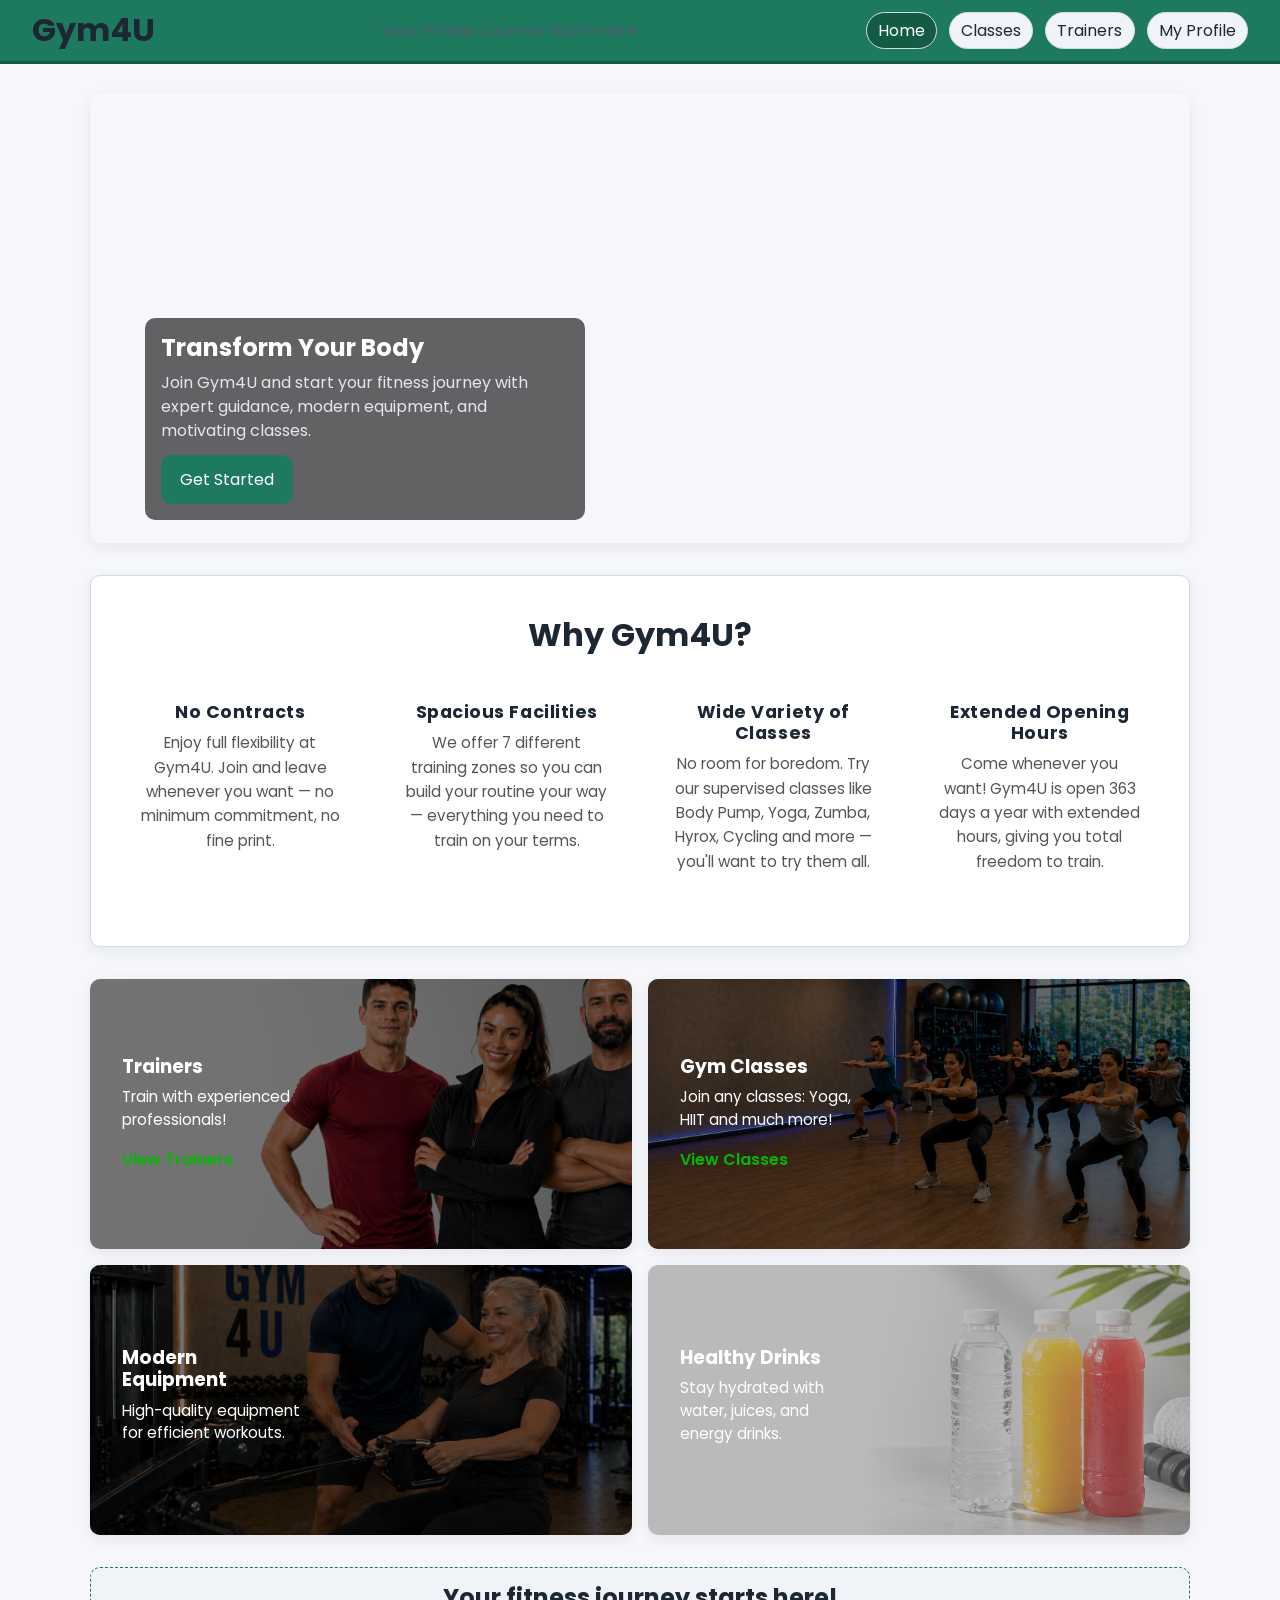
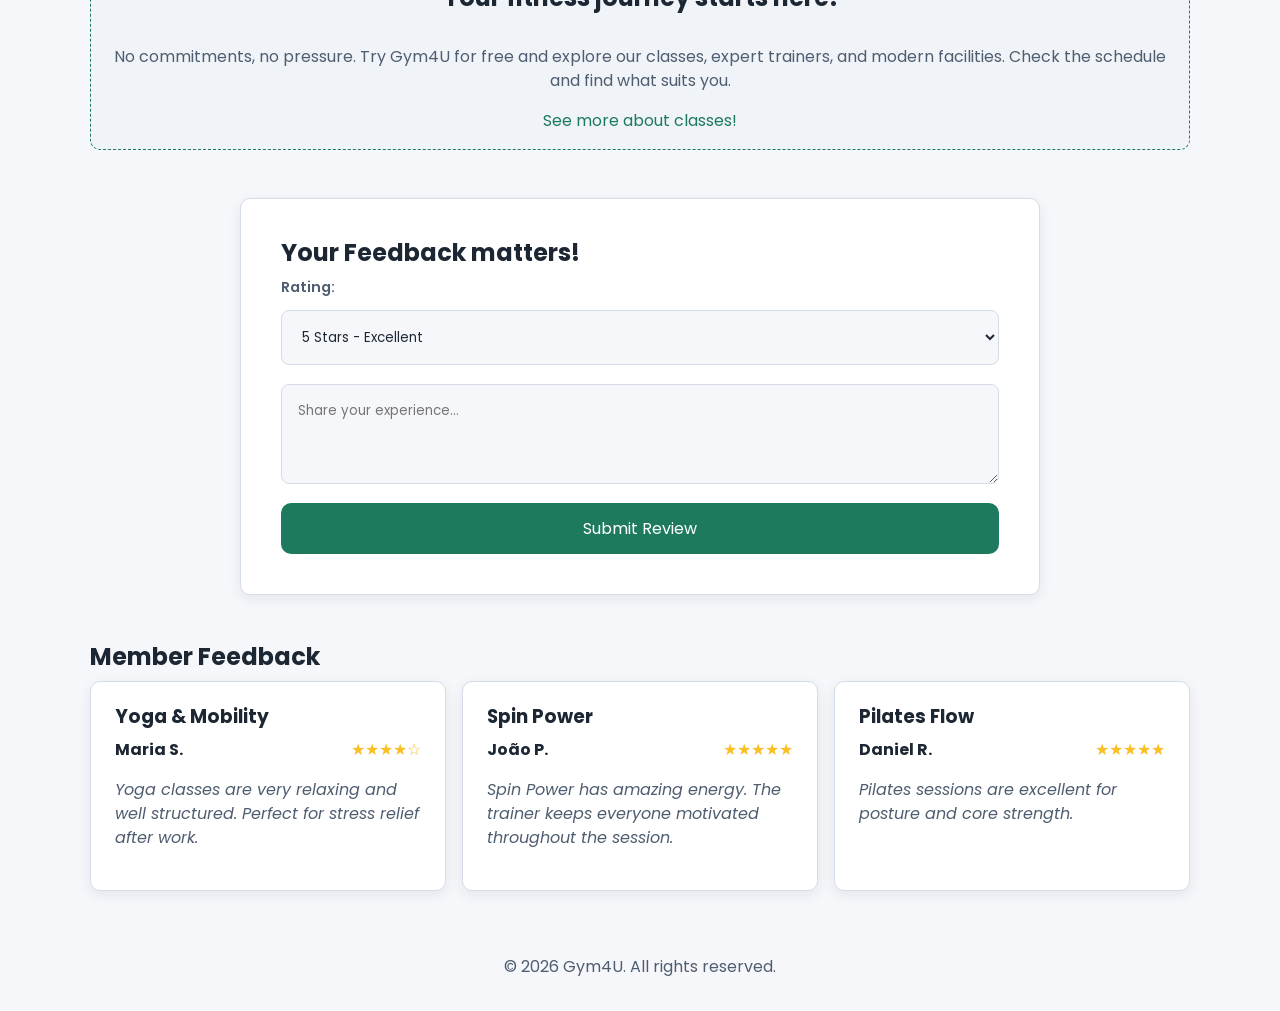
==== commit 2ace1c14: "feat: cta section" ====
--- a/index.html
+++ b/index.html
@@ -81,6 +81,7 @@
         </section>
 
         <section class="features-modern">
+            <h2 class="visually-hidden">Gym Features Overview</h2>
             <div class="grid-2x2">
 
                 <article class="card">
@@ -120,8 +121,17 @@
                         <p>Stay hydrated with water, juices, and energy drinks.</p>
                     </div>
                 </article>
-
-            </div>
+            </div>
+        </section>
+
+        <section class="section cta-section" id="cta-section">
+            <h2 class="h2">Your fitness journey starts here!</h2>
+            <p class="p">
+                No commitments, no pressure. Try Gym4U for free and explore our classes,
+                expert trainers, and modern facilities. Check the
+                schedule and find what suits you.
+            </p>
+            <p class="p"><a class="a" href="classes.html">See more about classes!</a></p>
         </section>
 
         <section class="section review-form-container">
--- a/css/base.css
+++ b/css/base.css
@@ -47,7 +47,7 @@
 
 a:hover,
 a:focus-visible {
-  text-decoration: underline;
+  background: var(--primary);
 }
 
 main {
--- a/css/components.css
+++ b/css/components.css
@@ -1,11 +1,16 @@
 header {
-  display: grid;
-  grid-template-columns: 1fr auto;
-  align-items: start;
-  gap: 1rem;
-  padding: 1.2rem 1rem;
-  background: var(--surface);
-  border-bottom: 1px solid var(--border);
+  display: flex;
+  align-items: center;
+  justify-content: space-between;
+  padding: 0 2rem;
+  height: 64px;
+  background: var(--primary);
+  border-bottom: 3px solid var(--primary-strong);
+}
+
+header nav ul li a[aria-current="page"] {
+  background: var(--primary-strong);
+  color: #ffffff;
 }
 
 header > h1 {
@@ -171,7 +176,7 @@
   padding: 2.5rem;
   border-radius: var(--radius);
   border: 1px solid var(--border);
-  max-width: 100%;
+  max-width: 800px;
   margin: 3rem auto;
   box-shadow: var(--shadow);
 }
@@ -213,8 +218,10 @@
 
 @media (max-width: 700px) {
   header {
-    grid-template-columns: 1fr;
-    align-items: flex-start;
+    flex-wrap: wrap;
+    height: auto;
+    padding: 0 1.25rem;
+    gap: 0;
   }
 
   header nav {
@@ -230,4 +237,11 @@
     font-size: 0.78rem;
     padding: 0.4rem 0.3rem;
   }
-}+
+  header nav ul li:last-child a {
+    margin-left: 0;
+  }
+}
+
+
+
--- a/css/index.css
+++ b/css/index.css
@@ -161,6 +161,18 @@
   background: rgba(120, 120, 120, 0.5);
 }
 
+.visually-hidden {
+  position: absolute;
+  width: 0.0625rem;
+  height: 0.0625rem;
+  padding: 0;
+  margin: -0.0625rem;
+  overflow: hidden;
+  clip: rect(0, 0, 0, 0);
+  white-space: nowrap;
+  border: 0;
+}
+
 .content {
   position: absolute;
   top: 0;
@@ -201,6 +213,23 @@
   color: var(--primary-strong);
 }
 
+.cta-section {
+  background: var(--surface-muted);
+  border: 1px dashed var(--primary);
+  border-radius: var(--radius);
+  padding: 1rem;
+}
+
+.cta-section h2 {
+  text-align: center;
+  margin-bottom: 2rem;
+}
+
+.cta-section .p {
+  margin-top: 1rem;
+  margin-bottom: 0;
+}
+
 @media (max-width: 50rem) { 
   .grid-2x2 {
     grid-template-columns: 1fr;
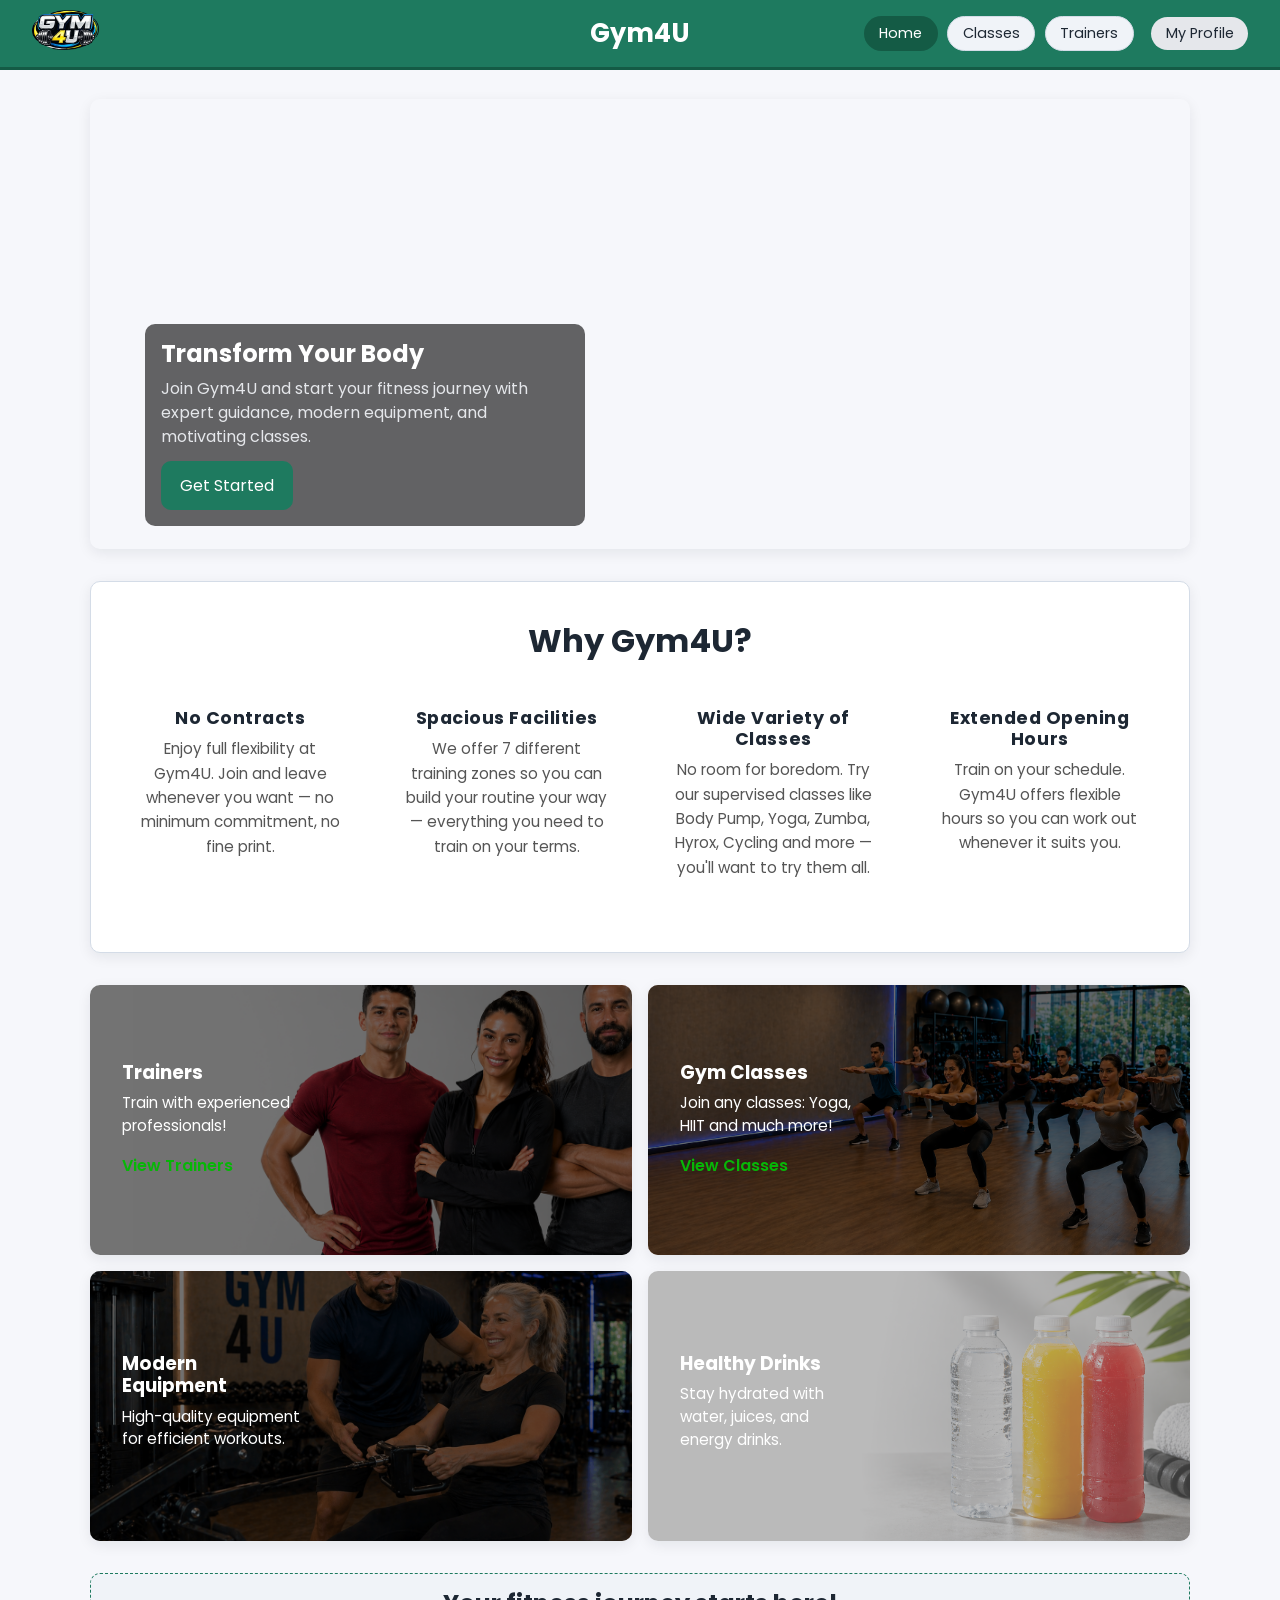
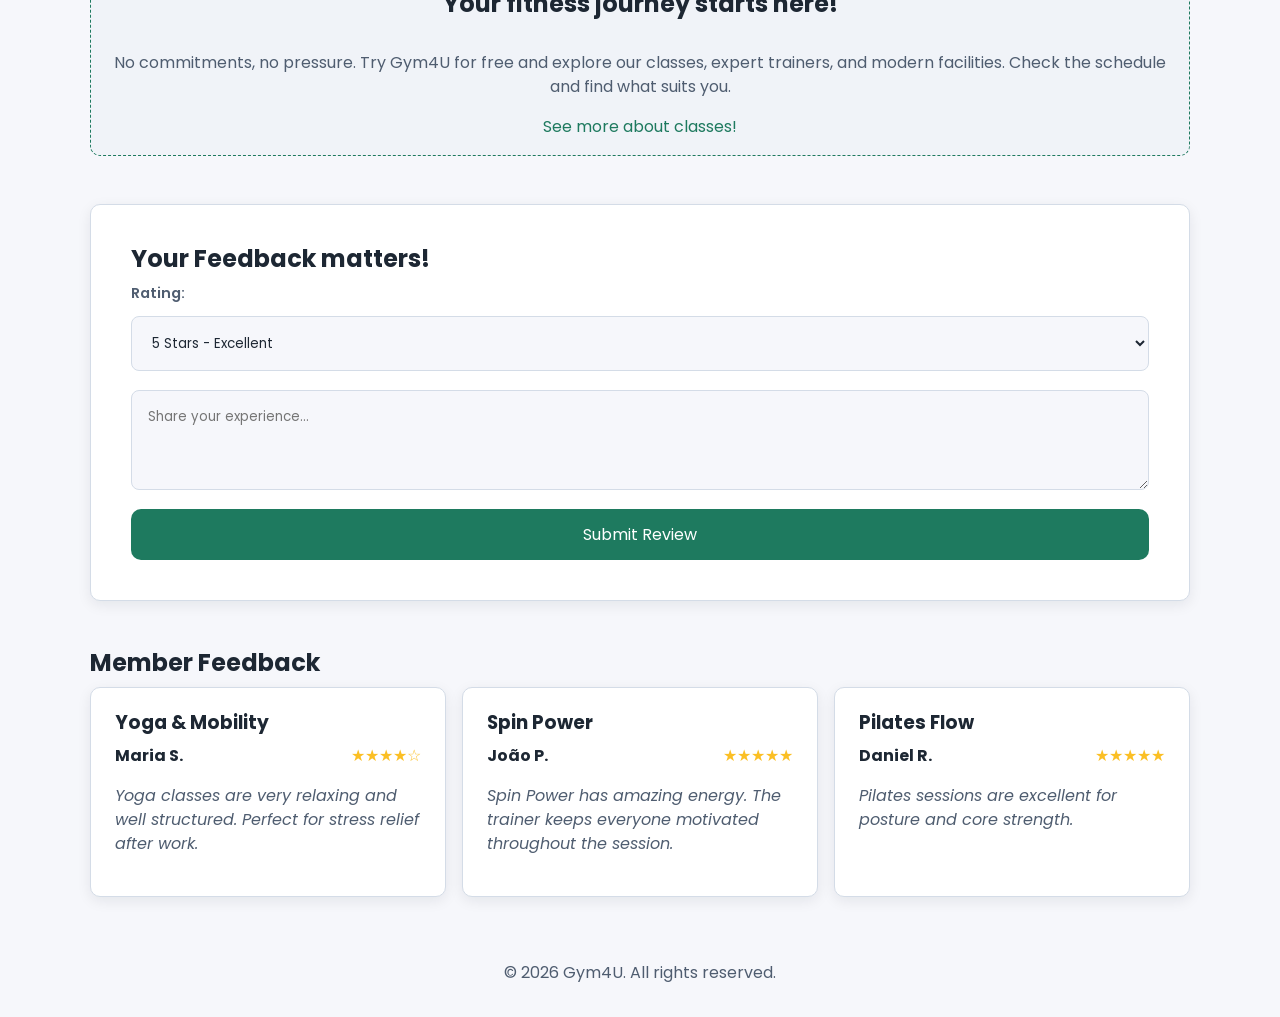
==== commit 51ad3b5b: "fix: header and added pts" ====
--- a/index.html
+++ b/index.html
@@ -14,14 +14,22 @@
 
 <body>
     <header>
-        <h1>Gym4U</h1>
-        <p>Your Fitness Journey Starts Here</p>
-        <nav aria-label="Main navigation">
+        <div>
+            <a href="index.html">
+                <img src="images/gym4u_logo.png" alt="Gym4U logo" class="logo">
+            </a>
+        </div>
+
+        <div class="middle">
+            <h1>Gym4U</h1>
+        </div>
+
+        <nav class="right" aria-label="Main navigation">
             <ul>
-                <li><a href="index.html" aria-current="page">Home</a></li>
-                <li><a href="classes.html">Classes</a></li>
-                <li><a href="trainers.html">Trainers</a></li>
-                <li><a href="#">My Profile</a></li>
+            <li><a href="index.html" aria-current="page">Home</a></li>
+            <li><a href="classes.html">Classes</a></li>
+            <li><a href="trainers.html">Trainers</a></li>
+            <li><a href="#">My Profile</a></li>
             </ul>
         </nav>
     </header>
@@ -73,8 +81,7 @@
                 <div class="feature">
                     <h3>Extended Opening Hours</h3>
                     <p>
-                        Come whenever you want! Gym4U is open 363 days a year with extended
-                        hours, giving you total freedom to train.
+                        Train on your schedule. Gym4U offers flexible hours so you can work out whenever it suits you.
                     </p>
                 </div>
             </div>
--- a/css/base.css
+++ b/css/base.css
@@ -47,7 +47,7 @@
 
 a:hover,
 a:focus-visible {
-  background: var(--primary);
+  color: var(--primary-strong);
 }
 
 main {
--- a/css/components.css
+++ b/css/components.css
@@ -3,40 +3,41 @@
   align-items: center;
   justify-content: space-between;
   padding: 0 2rem;
-  height: 64px;
+  height: 70px;
   background: var(--primary);
   border-bottom: 3px solid var(--primary-strong);
 }
 
-header nav ul li a[aria-current="page"] {
-  background: var(--primary-strong);
-  color: #ffffff;
-}
-
-header > h1 {
-  grid-column: 1;
-  grid-row: 1;
+header > div:first-child {
+  flex: 1;
+}
+
+.logo {
+  height: 40px;
+}
+
+.middle {
+  flex: 1;
+  display: flex;
+  justify-content: center;
+}
+
+.middle h1 {
+  color: white;
   margin: 0;
-}
-
-header > p {
-  grid-column: 1;
-  grid-row: 2;
-  margin: 0;
+  font-size: 1.6rem;
 }
 
 header nav {
-  grid-column: 2;
-  grid-row: 1 / span 2;
-  justify-self: end;
-  width: auto;
+  flex: 1;
+  display: flex;
+  justify-content: flex-end;
 }
 
 header nav ul {
   display: flex;
-  flex-wrap: wrap;
-  justify-content: flex-end;
-  gap: 0.75rem;
+  align-items: center;
+  gap: 0.6rem;
   list-style: none;
   margin: 0;
   padding: 0;
@@ -45,12 +46,101 @@
 header nav ul li a {
   display: inline-flex;
   align-items: center;
-  padding: 0.35rem 0.7rem;
-  border: 1px solid var(--border);
+  padding: 0.35rem 0.9rem;
   border-radius: 999px;
   background: var(--surface-muted);
-  text-decoration: none;
-  color: inherit;
+  border: 1px solid var(--border);
+  color: var(--text);
+  font-size: 0.9rem;
+}
+
+header nav ul li a:hover {
+  background: #ffffff;
+}
+
+header nav ul li a[aria-current="page"] {
+  background: var(--primary-strong);
+  color: white;
+  border-color: transparent;
+}
+
+/* botão My Profile estilo separado */
+header nav ul li:last-child a {
+  margin-left: 0.5rem;
+  background: #e5e7eb;
+  border: none;
+}
+
+@media (max-width: 1250px) {
+  header {
+    flex-wrap: wrap;
+    height: auto;
+    padding: 0.6rem 1.2rem;
+    gap: 0.5rem;
+  }
+
+  header > div:first-child {
+    flex: 0 0 auto;
+  }
+
+  .middle {
+    order: -1;
+    flex: 1 1 100%;
+    justify-content: flex-end;
+  }
+
+  header nav {
+    flex: 1 1 100%;
+    justify-content: flex-end;
+  }
+
+  header nav ul {
+    flex-wrap: wrap;
+    gap: 0.4rem;
+  }
+
+  header nav ul li a {
+    font-size: 0.85rem;
+    padding: 0.3rem 0.7rem;
+  }
+
+  header nav ul li:last-child {
+    margin-left: auto;
+  }
+}
+
+@media (max-width: 1250px) {
+  header {
+    flex-wrap: wrap;
+    align-items: center;
+    justify-content: space-between;
+    padding: 0.6rem 1rem;
+  }
+
+  header > div:first-child {
+    flex: 0 0 auto;
+  }
+
+  .middle {
+    order: 0; /* 👈 volta ao normal */
+    flex: 0 0 auto;
+    justify-content: flex-start;
+  }
+
+  .middle h1 {
+    font-size: 1.2rem;
+    margin-left: 0.5rem;
+  }
+
+  header nav {
+    flex: 1 1 100%;
+    justify-content: center;
+  }
+
+  header nav ul {
+    justify-content: center;
+    gap: 0.6rem;
+  }
 }
 
 .footer {
@@ -176,7 +266,7 @@
   padding: 2.5rem;
   border-radius: var(--radius);
   border: 1px solid var(--border);
-  max-width: 800px;
+  max-width: 100%;
   margin: 3rem auto;
   box-shadow: var(--shadow);
 }
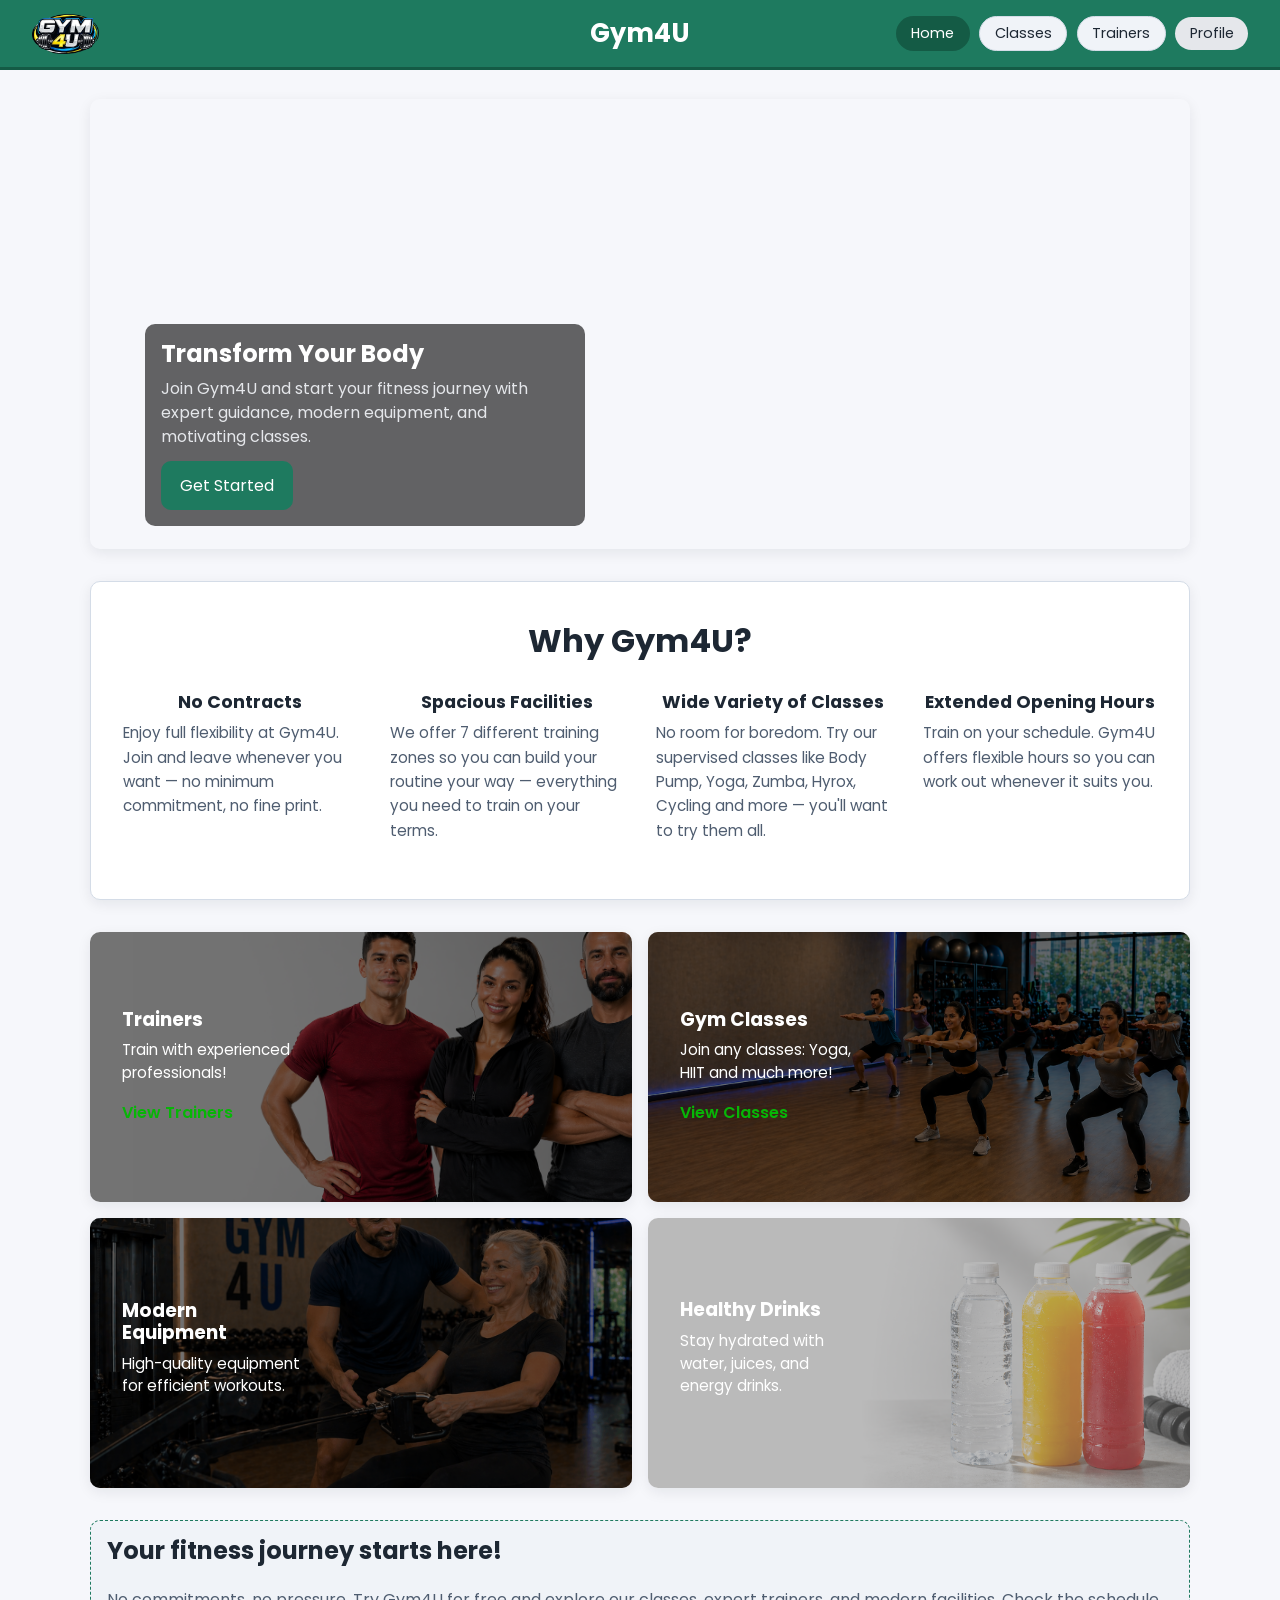
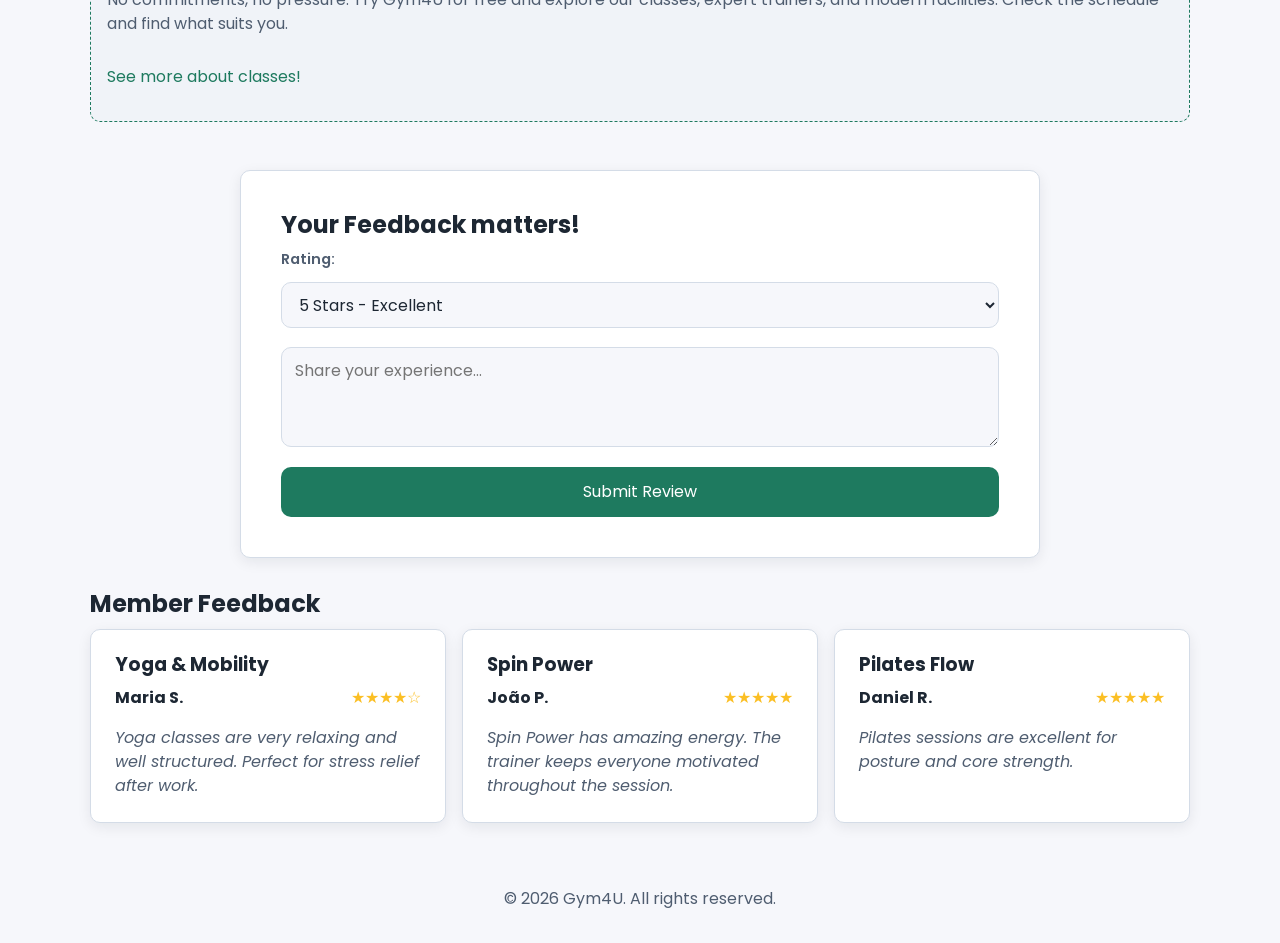
==== commit 746a3dc3: "fix: small fix in My Profile button" ====
--- a/index.html
+++ b/index.html
@@ -29,7 +29,7 @@
             <li><a href="index.html" aria-current="page">Home</a></li>
             <li><a href="classes.html">Classes</a></li>
             <li><a href="trainers.html">Trainers</a></li>
-            <li><a href="#">My Profile</a></li>
+            <li><a href="#">Profile</a></li>
             </ul>
         </nav>
     </header>
--- a/css/base.css
+++ b/css/base.css
@@ -14,13 +14,15 @@
   --shadow: 0 4px 14px rgba(16, 24, 40, 0.08);
 }
 
-* {
+*,
+*::before,
+*::after {
   box-sizing: border-box;
 }
 
 body {
   margin: 0;
-  font-family: "Poppins", sans-serif, Geneva;
+  font-family: "Poppins", sans-serif;
   background: var(--bg);
   color: var(--text);
   line-height: 1.5;
@@ -29,15 +31,17 @@
 h1,
 h2,
 h3,
-h4 {
+h4,
+h5,
+h6 {
   margin: 0 0 0.6rem;
   line-height: 1.2;
+  color: var(--text);
 }
 
 p {
   margin: 0 0 1rem;
   color: var(--text-soft);
-  text-align: center;
 }
 
 a {
@@ -48,6 +52,52 @@
 a:hover,
 a:focus-visible {
   color: var(--primary-strong);
+  text-decoration: underline;
+}
+
+ul,
+ol {
+  margin: 0;
+  padding: 0;
+  list-style: none;
+}
+
+img {
+  display: block;
+  max-width: 100%;
+  height: auto;
+}
+
+input,
+select,
+textarea,
+button {
+  font-family: inherit;
+  font-size: inherit;
+  color: inherit;
+}
+
+input,
+select,
+textarea {
+  background: var(--bg);
+  border: 1px solid var(--border);
+  border-radius: var(--radius);
+  padding: 0.6rem 0.8rem;
+  outline: none;
+  width: 100%;
+}
+
+input:focus,
+select:focus,
+textarea:focus {
+  border-color: var(--primary);
+}
+
+button {
+  cursor: pointer;
+  border: none;
+  background: none;
 }
 
 main {
--- a/css/components.css
+++ b/css/components.css
@@ -1,3 +1,4 @@
+/* header */
 header {
   display: flex;
   align-items: center;
@@ -38,9 +39,6 @@
   display: flex;
   align-items: center;
   gap: 0.6rem;
-  list-style: none;
-  margin: 0;
-  padding: 0;
 }
 
 header nav ul li a {
@@ -56,6 +54,7 @@
 
 header nav ul li a:hover {
   background: #ffffff;
+  text-decoration: none;
 }
 
 header nav ul li a[aria-current="page"] {
@@ -64,57 +63,443 @@
   border-color: transparent;
 }
 
-/* botão My Profile estilo separado */
 header nav ul li:last-child a {
-  margin-left: 0.5rem;
   background: #e5e7eb;
   border: none;
 }
 
-@media (max-width: 1250px) {
-  header {
-    flex-wrap: wrap;
-    height: auto;
-    padding: 0.6rem 1.2rem;
-    gap: 0.5rem;
-  }
-
-  header > div:first-child {
-    flex: 0 0 auto;
-  }
-
-  .middle {
-    order: -1;
-    flex: 1 1 100%;
-    justify-content: flex-end;
-  }
-
-  header nav {
-    flex: 1 1 100%;
-    justify-content: flex-end;
-  }
-
-  header nav ul {
-    flex-wrap: wrap;
-    gap: 0.4rem;
-  }
-
-  header nav ul li a {
-    font-size: 0.85rem;
-    padding: 0.3rem 0.7rem;
-  }
-
-  header nav ul li:last-child {
-    margin-left: auto;
-  }
-}
-
+/* footer */
+.footer {
+  display: flex;
+  justify-content: center;
+  padding: 1rem;
+}
+
+/* buttons */
+.btn-primary {
+  display: inline-block;
+  background: var(--primary);
+  color: white;
+  border: none;
+  padding: 0.8rem 1.2rem;
+  border-radius: var(--radius);
+  cursor: pointer;
+  font-size: 1rem;
+  text-decoration: none;
+}
+
+.btn-primary:hover,
+.btn-primary:focus-visible {
+  background: var(--primary-strong);
+  text-decoration: none;
+}
+
+.btn {
+  padding: 0.45rem 0.9rem;
+  border: none;
+  border-radius: 6px;
+  font-size: 0.85rem;
+  cursor: pointer;
+  font-weight: 600;
+}
+
+.btn-enroll {
+  background: var(--primary);
+  color: white;
+}
+
+.btn-enroll:hover {
+  background: var(--primary-strong);
+}
+
+.btn-cancel {
+  background: var(--danger);
+  color: white;
+}
+
+.btn-cancel:hover {
+  background: #7e2626;
+}
+
+.btn-review {
+  background: var(--surface-muted);
+  color: var(--primary);
+  border: 1px solid var(--primary);
+}
+
+.btn-review:hover {
+  background: var(--primary);
+  color: white;
+}
+
+.btn-filter {
+  background: var(--surface-muted);
+  color: var(--primary);
+  border: 1px solid var(--primary);
+  padding: 0.8rem 1.5rem;
+  border-radius: 8px;
+  font-weight: 600;
+  cursor: pointer;
+  transition: background 0.3s ease, color 0.3s ease;
+}
+
+.btn-filter:hover {
+  background: var(--primary);
+  color: white;
+}
+
+/* table */
+.table {
+  width: 100%;
+  border-collapse: collapse;
+}
+
+.th,
+.td {
+  border: 1px solid var(--border);
+  padding: 0.55rem;
+  text-align: center;
+}
+
+.th {
+  background: #e9f3ef;
+}
+
+.caption {
+  caption-side: top;
+  text-align: left;
+  font-weight: 600;
+  color: var(--text);
+  margin-bottom: 0.75rem;
+}
+
+/* schedule box */
+.schedule-box {
+  background: var(--surface);
+  border: 1px solid var(--border);
+  border-radius: var(--radius);
+  box-shadow: var(--shadow);
+  padding: 1rem;
+  overflow-x: auto;
+}
+
+/* grid */
+.division-grid {
+  display: grid;
+  gap: 1rem;
+  grid-template-columns: repeat(auto-fit, minmax(250px, 1fr));
+}
+
+/* cards */
+.division-card,
+.trainer-card {
+  display: flex;
+  flex-direction: column;
+  background: var(--surface);
+  border: 1px solid var(--border);
+  border-radius: var(--radius);
+  overflow: hidden;
+  box-shadow: var(--shadow);
+  transition: transform 0.2s ease, box-shadow 0.2s ease;
+}
+
+.division-card:hover,
+.trainer-card:hover {
+  transform: scale(1.02);
+  box-shadow: 0 10px 20px rgba(0, 0, 0, 0.15);
+}
+
+.division-card img,
+.trainer-card img {
+  width: 100%;
+  object-fit: cover;
+}
+
+.division-content,
+.trainer-content {
+  display: flex;
+  flex-direction: column;
+  gap: 0.35rem;
+  padding: 0.9rem;
+}
+
+.card {
+  position: relative;
+  overflow: hidden;
+  border-radius: var(--radius);
+  box-shadow: var(--shadow);
+  transition: transform 0.2s ease;
+}
+
+.card:hover {
+  transform: scale(1.02);
+}
+
+.card img {
+  width: 100%;
+  height: 100%;
+  object-fit: cover;
+}
+
+.overlay {
+  position: absolute;
+  inset: 0;
+  background: rgba(0, 0, 0, 0.55);
+  z-index: 1;
+}
+
+.overlay.light {
+  background: rgba(120, 120, 120, 0.5);
+}
+
+.content {
+  position: absolute;
+  top: 0;
+  left: 0;
+  width: 45%;
+  height: 100%;
+  z-index: 2;
+  display: flex;
+  flex-direction: column;
+  justify-content: center;
+  align-items: flex-start;
+  padding: 2rem;
+}
+
+.content h3,
+.content p {
+  color: white;
+  margin: 0;
+}
+
+.content p {
+  margin: 0.5rem 0;
+  font-size: 0.95rem;
+  text-align: left;
+}
+
+.content a {
+  color: #07b607;
+  font-weight: 600;
+  margin-top: 0.5rem;
+}
+
+.content a:hover {
+  color: var(--primary-strong);
+  text-decoration: none;
+}
+
+/* filters */
+.filter-form {
+  display: grid;
+  gap: 0.9rem;
+}
+
+.form-group {
+  display: flex;
+  flex-direction: column;
+  gap: 0.35rem;
+}
+
+.form-group label {
+  font-weight: 600;
+}
+
+
+.filter-group {
+  display: flex;
+  flex-wrap: wrap;
+  align-items: flex-end;
+  gap: 1.2rem;
+}
+
+.filter-group select,
+.filter-group input {
+  flex: 1;
+  min-width: 150px;
+  width: auto;
+}
+
+/* other cards */
+.focus-card,
+.contact-card {
+  background: var(--surface);
+  border: 1px solid var(--border);
+  border-radius: var(--radius);
+  padding: 1.2rem;
+  box-shadow: var(--shadow);
+}
+
+/* faq */
+.faq-item {
+  background: var(--surface);
+  border: 1px solid var(--border);
+  border-radius: var(--radius);
+  padding: 0.9rem 1rem;
+  margin-bottom: 0.6rem;
+  box-shadow: var(--shadow);
+}
+
+.faq-item summary {
+  font-weight: 600;
+  cursor: pointer;
+  color: var(--text);
+  list-style: none;
+}
+
+.faq-item summary::-webkit-details-marker {
+  display: none;
+}
+
+.faq-item[open] summary {
+  color: var(--primary);
+  margin-bottom: 0.5rem;
+}
+
+/* reviews */
+.review-card {
+  background: var(--surface);
+  border: 1px solid var(--border);
+  border-radius: var(--radius);
+  padding: 1.5rem;
+  box-shadow: var(--shadow);
+  display: flex;
+  flex-direction: column;
+}
+
+.review-header {
+  display: flex;
+  justify-content: space-between;
+  margin-bottom: 0.5rem;
+}
+
+.review-header span {
+  color: #fbbf24;
+}
+
+.review-header strong {
+  color: var(--text);
+}
+
+.review-text,
+.r-p {
+  text-align: left;
+  margin-top: 0.5rem;
+  margin-bottom: 0;
+  color: var(--text-soft);
+  font-style: italic;
+}
+
+
+.review-form-container {
+  background: var(--surface);
+  padding: 2.5rem;
+  border-radius: var(--radius);
+  border: 1px solid var(--border);
+  max-width: 800px;
+  margin: 3rem auto;
+  box-shadow: var(--shadow);
+}
+
+.review-form {
+  display: flex;
+  flex-direction: column;
+  gap: 1.2rem;
+}
+
+.review-form label {
+  font-weight: 600;
+  font-size: 0.9rem;
+  color: var(--text-soft);
+  margin-bottom: -0.5rem;
+}
+
+.review-form textarea {
+  resize: vertical;
+  min-height: 100px;
+}
+
+/* banner */
+.trainers-cta,
+.cta-section {
+  display: flex;
+  flex-wrap: wrap;
+  align-items: center;
+  justify-content: space-between;
+  gap: 0.8rem 1.2rem;
+  background: var(--surface-muted);
+  border: 1px dashed var(--primary);
+  border-radius: var(--radius);
+  padding: 1rem;
+}
+
+.section {
+  margin-bottom: 2rem;
+}
+
+.main {
+  width: min(1100px, 92%);
+  margin: 1.8rem auto 3rem;
+}
+
+.h2 { margin: 0 0 0.6rem; line-height: 1.2; }
+.h3 { margin: 0 0 0.6rem; line-height: 1.2; }
+.p  { margin: 0 0 1rem; color: var(--text-soft); }
+.a  { color: var(--primary); text-decoration: none; }
+.a:hover { color: var(--primary-strong); text-decoration: underline; }
+
+nav.right {
+  display: flex;
+  justify-content: flex-end;
+}
+
+.enrolled-row {
+  background: #eaf4f0;
+}
+
+.past-class {
+  opacity: 0.6;
+}
+
+.hero {
+  position: relative;
+  border-radius: var(--radius);
+  overflow: hidden;
+  box-shadow: var(--shadow);
+}
+
+.features-modern {
+  margin-top: 2rem;
+}
+
+/* stars */
+.rating-stars {
+  color: #fbbf24;
+  font-size: 0.9rem;
+}
+
+/* accessiblity */
+.visually-hidden {
+  position: absolute;
+  width: 1px;
+  height: 1px;
+  padding: 0;
+  margin: -1px;
+  overflow: hidden;
+  clip: rect(0, 0, 0, 0);
+  white-space: nowrap;
+  border: 0;
+}
+
+/* responsive design */
 @media (max-width: 1250px) {
   header {
     flex-wrap: wrap;
     align-items: center;
     justify-content: space-between;
+    height: auto;
     padding: 0.6rem 1rem;
+    gap: 0.5rem;
   }
 
   header > div:first-child {
@@ -122,7 +507,6 @@
   }
 
   .middle {
-    order: 0; /* 👈 volta ao normal */
     flex: 0 0 auto;
     justify-content: flex-start;
   }
@@ -143,183 +527,18 @@
   }
 }
 
-.footer {
-  display: flex;
-  justify-content: center;
-  padding: 1rem;
-}
-
-.btn-primary {
-  display: inline-block;
-  background: var(--primary);
-  color: white;
-  border: none;
-  padding: 0.8rem 1.2rem;
-  border-radius: var(--radius);
-  cursor: pointer;
-  font-family: inherit;
-  font-size: 1rem;
-  text-decoration: none;
-}
-
-.btn-primary:hover,
-.btn-primary:focus-visible {
-  background: var(--primary-strong);
-  text-decoration: none;
-}
-
-.btn {
-  padding: 0.45rem 0.9rem;
-  border: none;
-  border-radius: 6px;
-  font-family: inherit;
-  font-size: 0.85rem;
-  cursor: pointer;
-  font-weight: 600;
-}
-
-.btn-enroll {
-  background: var(--primary);
-  color: white;
-}
-
-.btn-enroll:hover {
-  background: var(--primary-strong);
-}
-
-.btn-cancel {
-  background: var(--danger);
-  color: white;
-}
-
-.btn-cancel:hover {
-  background: #7e2626;
-}
-
-.btn-review {
-  background: var(--surface-muted);
-  color: var(--primary);
-  border: 1px solid var(--primary);
-}
-
-.btn-review:hover {
-  background: var(--primary);
-  color: white;
-}
-
-.table {
-  width: 100%;
-  border-collapse: collapse;
-}
-
-.th,
-.td {
-  border: 1px solid var(--border);
-  padding: 0.55rem;
-  text-align: center;
-}
-
-.th {
-  background: #e9f3ef;
-}
-
-.division-grid {
-  display: grid;
-  gap: 1rem;
-  grid-template-columns: repeat(auto-fit, minmax(250px, 1fr));
-}
-
-.review-card {
-  background: var(--surface);
-  border: 1px solid var(--border);
-  border-radius: var(--radius);
-  padding: 1.5rem;
-  box-shadow: var(--shadow);
-  display: flex;
-  flex-direction: column;
-}
-
-.review-header {
-  display: flex;
-  justify-content: space-between;
-  margin-bottom: 0.5rem;
-}
-
-.review-header span {
-  color: #fbbf24;
-}
-
-.review-header strong {
-  color: var(--text);
-}
-
-.review-text,
-.r-p {
-  text-align: left;
-  margin-top: 0.5rem;
-  color: var(--text-soft);
-  font-style: italic;
-}
-
-.review-form-container {
-  background: var(--surface);
-  padding: 2.5rem;
-  border-radius: var(--radius);
-  border: 1px solid var(--border);
-  max-width: 100%;
-  margin: 3rem auto;
-  box-shadow: var(--shadow);
-}
-
-.review-form {
-  display: flex;
-  flex-direction: column;
-  gap: 1.2rem;
-}
-
-.review-form label {
-  font-weight: 600;
-  font-size: 0.9rem;
-  color: var(--text-soft);
-  margin-bottom: -0.5rem;
-}
-
-.review-form select,
-.review-form textarea {
-  background: var(--bg);
-  color: var(--text);
-  border: 1px solid var(--border);
-  padding: 1rem;
-  border-radius: 8px;
-  font-family: inherit;
-  outline: none;
-}
-
-.review-form textarea {
-  resize: vertical;
-  min-height: 100px;
-}
-
-.review-form select:focus,
-.review-form textarea:focus {
-  border-color: var(--primary);
-}
-
-
 @media (max-width: 700px) {
   header {
-    flex-wrap: wrap;
-    height: auto;
-    padding: 0 1.25rem;
-    gap: 0;
-  }
-
-  header nav {
-    justify-self: start;
+    padding: 0.6rem 1rem;
   }
 
   header nav ul {
     justify-content: flex-start;
+    flex-wrap: wrap;
+  }
+
+  header nav ul li:last-child a {
+    margin-left: 0;
   }
 
   .th,
@@ -328,10 +547,13 @@
     padding: 0.4rem 0.3rem;
   }
 
-  header nav ul li:last-child a {
-    margin-left: 0;
-  }
-}
-
-
-
+  .trainers-cta,
+  .cta-section {
+    flex-direction: column;
+    align-items: flex-start;
+  }
+
+  .content {
+    width: 100%;
+  }
+}
--- a/css/index.css
+++ b/css/index.css
@@ -1,10 +1,3 @@
-.hero {
-  position: relative;
-  border-radius: var(--radius);
-  overflow: hidden;
-  box-shadow: var(--shadow);
-}
-
 .slider {
   position: relative;
   height: 50vh;
@@ -56,7 +49,7 @@
 
 .about {
   background: var(--surface);
-  border: 0.0625rem solid var(--border); 
+  border: 1px solid var(--border);
   border-radius: var(--radius);
   box-shadow: var(--shadow);
   padding: 2.5rem 2rem;
@@ -66,7 +59,6 @@
 .about h2 {
   margin-bottom: 2rem;
   font-size: 2rem;
-  font-weight: 700;
 }
 
 .features {
@@ -75,54 +67,17 @@
   gap: 2rem;
 }
 
-.feature {
-  padding: 1rem;
-}
-
 .feature h3 {
   font-size: 1.1rem;
   font-weight: 700;
   margin-bottom: 0.5rem;
-  letter-spacing: 0.03em;
 }
 
 .feature p {
   font-size: 0.95rem;
   line-height: 1.6;
-  color: #555;
-}
-
-@media (max-width: 56.25rem) { 
-  .features {
-    grid-template-columns: repeat(2, 1fr);
-  }
-}
-
-@media (max-width: 31.25rem) { 
-  .features {
-    grid-template-columns: 1fr;
-    gap: 1rem; 
-  }
-
-  .feature {
-    padding: 0.5rem 0; 
-  }
-
-  .feature h3 {
-    margin-bottom: 0.3rem;
-  }
-
-  .feature p {
-    margin-bottom: 0.5rem;
-  }
-
-  .about {
-    padding: 1.5rem 1rem;
-  }
-}
-
-.features-modern {
-  margin-top: 2rem;
+  color: var(--text-soft);
+  text-align: left;
 }
 
 .grid-2x2 {
@@ -130,112 +85,21 @@
   grid-template-columns: 1fr 1fr;
   grid-auto-rows: 30vh;
   gap: 1rem;
+  margin-top: 2rem;
 }
 
-.card {
-  position: relative;
-  overflow: hidden;
-  border-radius: var(--radius);
-  box-shadow: var(--shadow);
-  transition: transform 0.2s ease;
+@media (max-width: 56.25rem) {
+  .features {
+    grid-template-columns: repeat(2, 1fr);
+  }
 }
 
-.card:hover {
-  transform: scale(1.02);
-}
-
-.card img {
-  width: 100%;
-  height: 100%;
-  object-fit: cover;
-}
-
-.overlay {
-  position: absolute;
-  inset: 0;
-  background: rgba(0, 0, 0, 0.55);
-  z-index: 1;
-}
-
-.overlay.light {
-  background: rgba(120, 120, 120, 0.5);
-}
-
-.visually-hidden {
-  position: absolute;
-  width: 0.0625rem;
-  height: 0.0625rem;
-  padding: 0;
-  margin: -0.0625rem;
-  overflow: hidden;
-  clip: rect(0, 0, 0, 0);
-  white-space: nowrap;
-  border: 0;
-}
-
-.content {
-  position: absolute;
-  top: 0;
-  left: 0;
-  width: 45%;
-  height: 100%;
-  z-index: 2;
-
-  display: flex;
-  flex-direction: column;
-  justify-content: center;
-  align-items: flex-start;
-
-  padding: 2rem;
-  text-align: left;
-}
-
-.content h3,
-.content p {
-  color: white;
-  margin: 0;
-}
-
-.content p {
-  margin: 0.5rem 0;
-  font-size: 0.95rem;
-  text-align: left;
-}
-
-.content a {
-  color: rgb(7, 182, 7);
-  font-weight: 600;
-  margin-top: 0.5rem;
-  text-decoration: none;
-}
-
-.content a:hover {
-  color: var(--primary-strong);
-}
-
-.cta-section {
-  background: var(--surface-muted);
-  border: 1px dashed var(--primary);
-  border-radius: var(--radius);
-  padding: 1rem;
-}
-
-.cta-section h2 {
-  text-align: center;
-  margin-bottom: 2rem;
-}
-
-.cta-section .p {
-  margin-top: 1rem;
-  margin-bottom: 0;
-}
-
-@media (max-width: 50rem) { 
+@media (max-width: 50rem) {
   .grid-2x2 {
     grid-template-columns: 1fr;
   }
 
-  .card {
+  .grid-2x2 > * {
     height: 30vh;
   }
 
@@ -243,4 +107,15 @@
     max-width: 90%;
     font-size: 0.9rem;
   }
+}
+
+@media (max-width: 31.25rem) {
+  .features {
+    grid-template-columns: 1fr;
+    gap: 1rem;
+  }
+
+  .about {
+    padding: 1.5rem 1rem;
+  }
 }
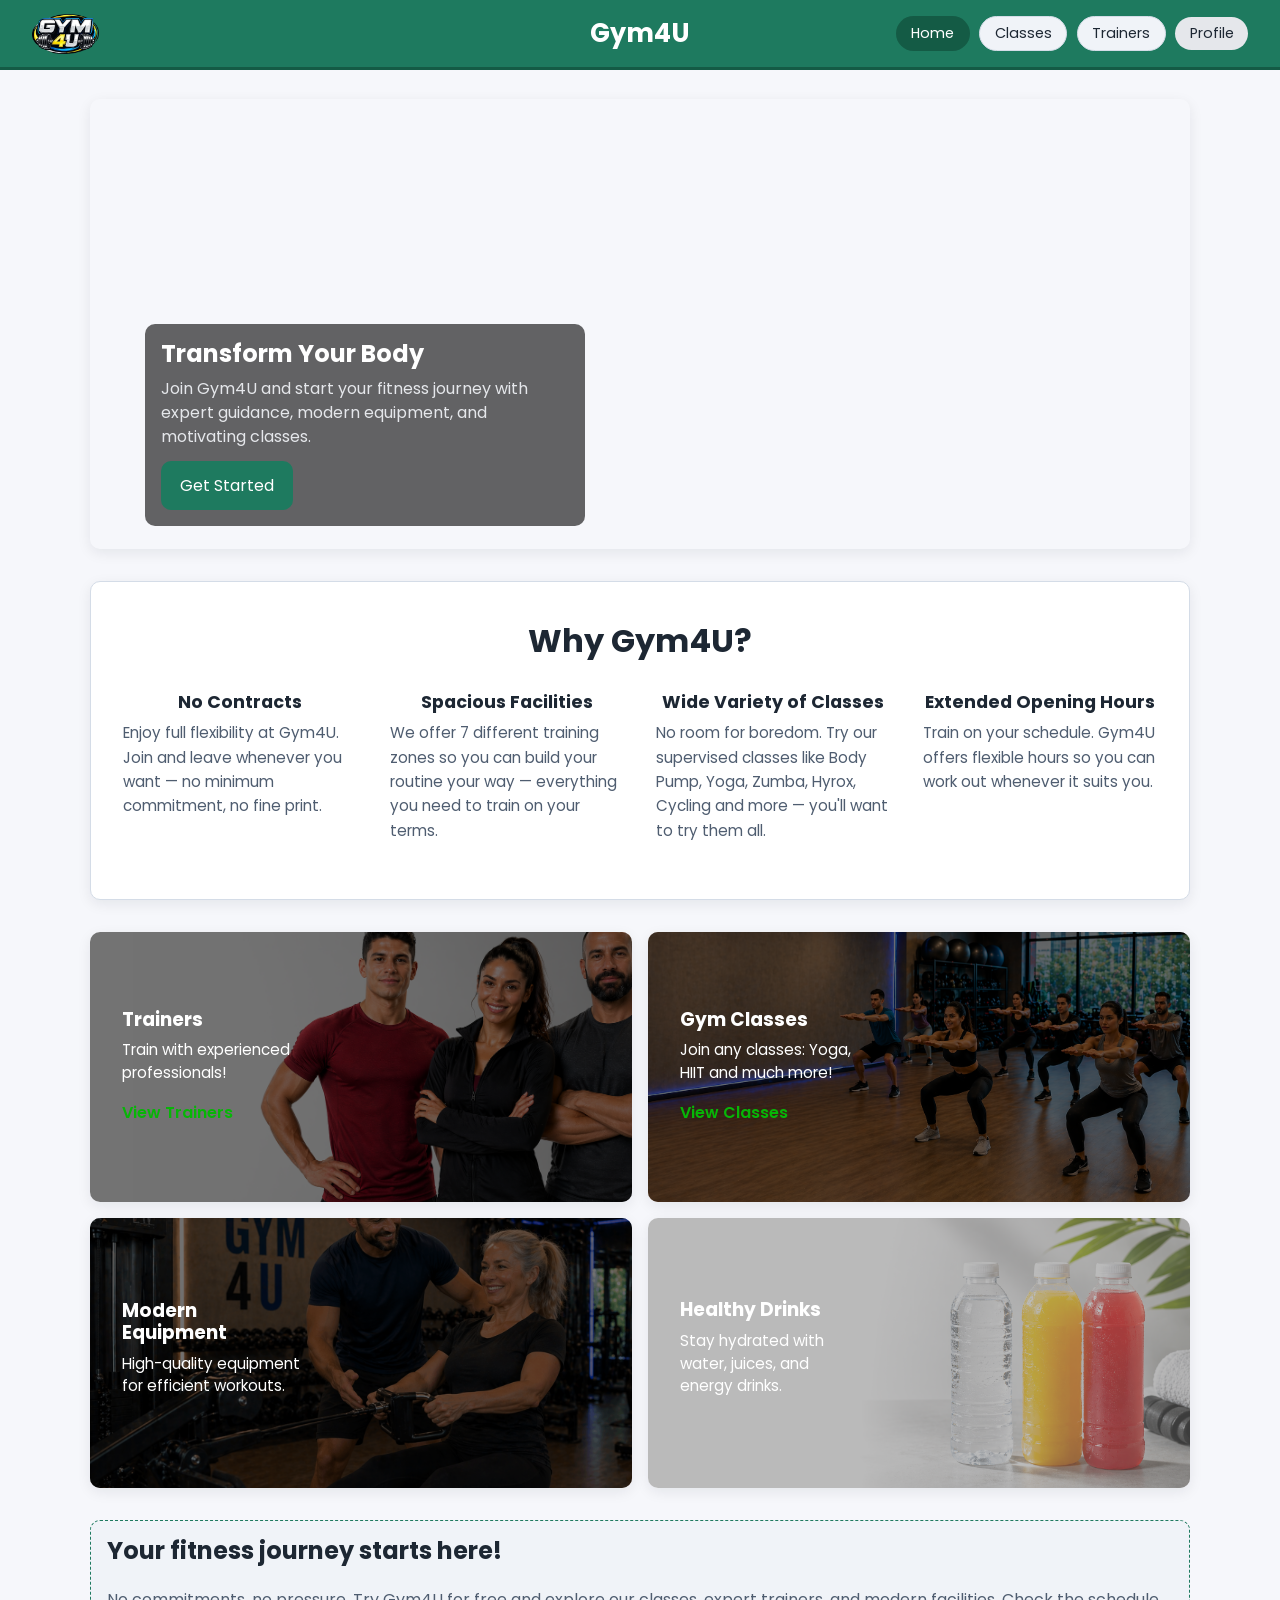
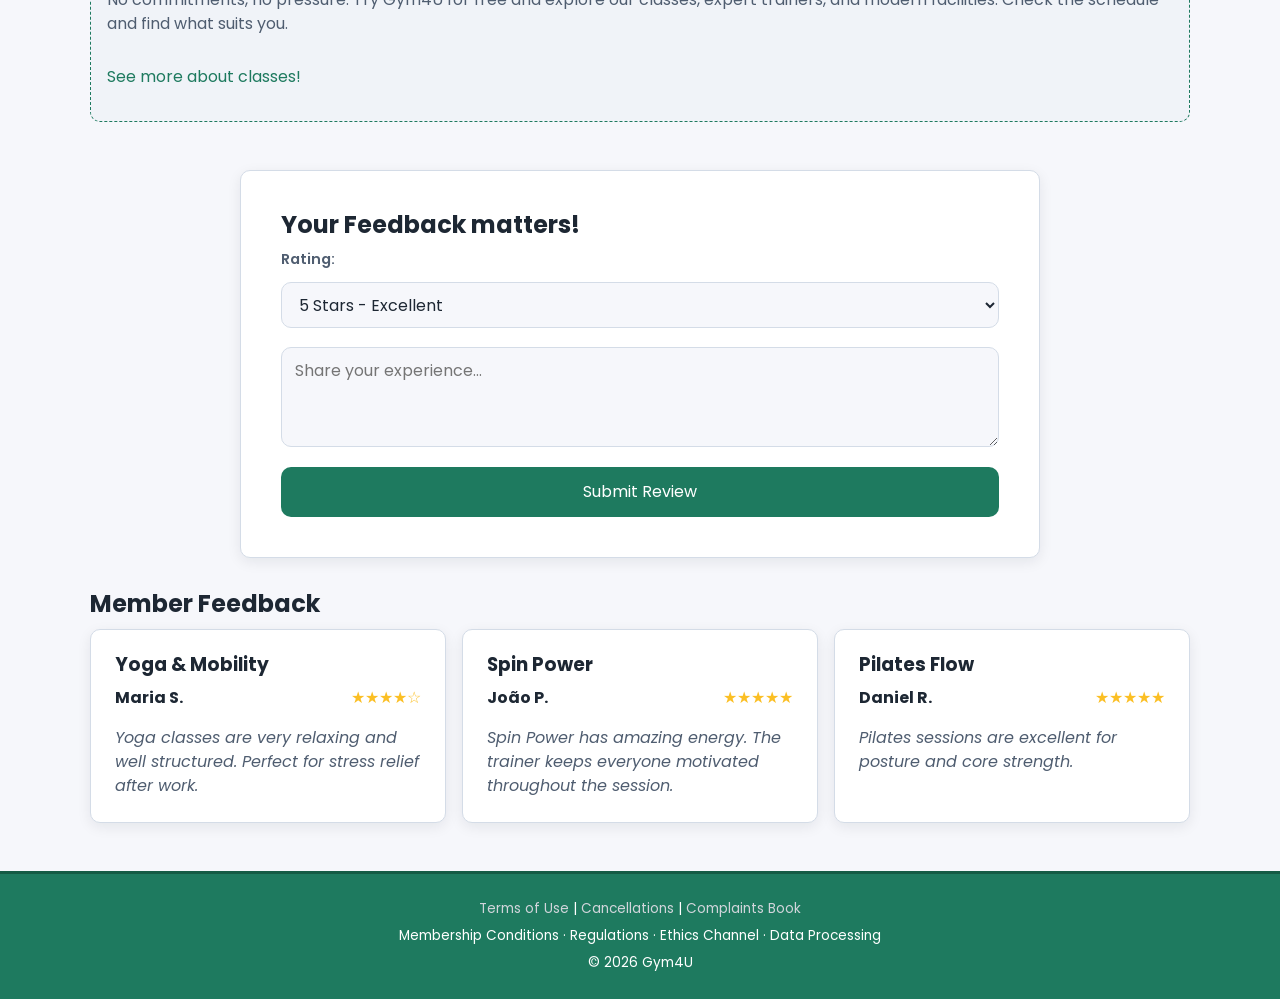
==== commit 00382791: "feat: new footer" ====
--- a/index.html
+++ b/index.html
@@ -203,7 +203,15 @@
     </main>
 
     <footer class="footer">
-        <p>&copy; 2026 Gym4U. All rights reserved.</p>
+        <p>
+            <a href="#">Terms of Use</a> |
+            <a href="#">Cancellations</a> |
+            <a href="#">Complaints Book</a>
+        </p>
+
+        <p>Membership Conditions · Regulations · Ethics Channel · Data Processing</p>
+
+        <p>&copy; 2026 Gym4U</p>
     </footer>
 
 </body>
--- a/css/components.css
+++ b/css/components.css
@@ -70,9 +70,28 @@
 
 /* footer */
 .footer {
-  display: flex;
-  justify-content: center;
-  padding: 1rem;
+  background: var(--primary);
+  color: white;
+  text-align: center;
+  padding: 1.2rem 1rem;
+  border-top: 3px solid var(--primary-strong);
+  margin-top: 2rem;
+}
+
+.footer p {
+  margin: 0.4rem 0;
+  font-size: 0.85rem;
+  color: white;
+}
+
+.footer a {
+  color: #d1d5db;
+  text-decoration: none;
+}
+
+.footer a:hover {
+  text-decoration: underline;
+  color: white;
 }
 
 /* buttons */
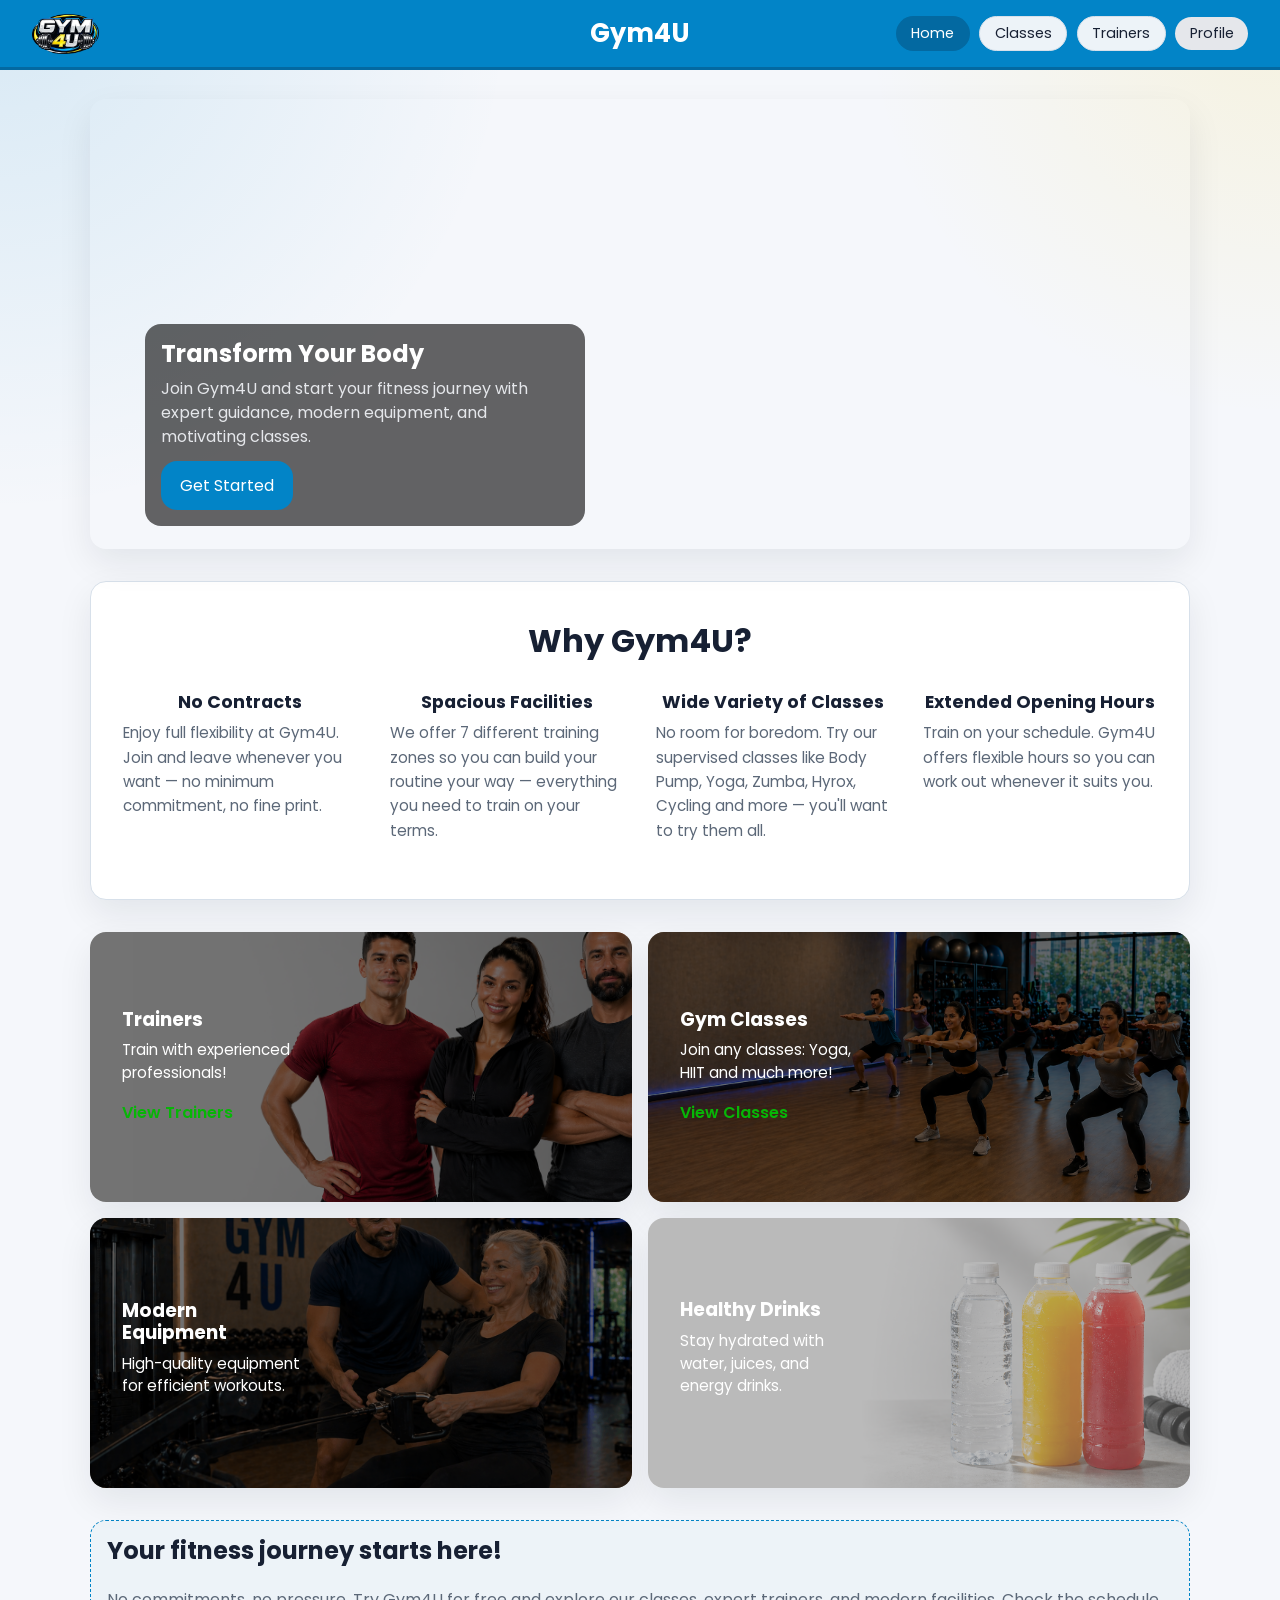
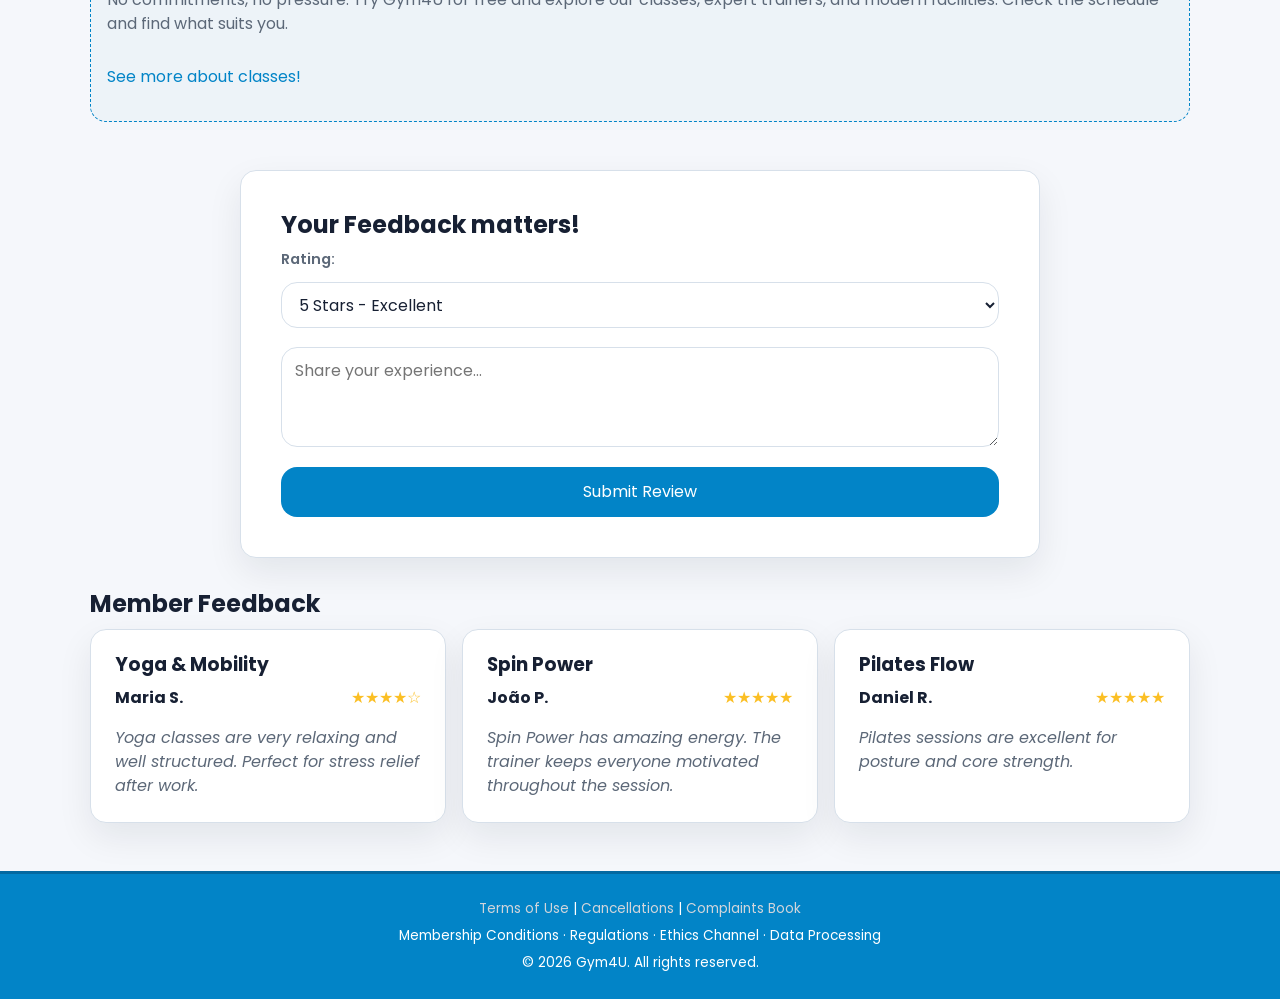
==== commit fb2b10b7: "Added footer to classes and trainers pages" ====
--- a/index.html
+++ b/index.html
@@ -203,16 +203,15 @@
     </main>
 
     <footer class="footer">
-        <p>
-            <a href="#">Terms of Use</a> |
-            <a href="#">Cancellations</a> |
-            <a href="#">Complaints Book</a>
-        </p>
-
-        <p>Membership Conditions · Regulations · Ethics Channel · Data Processing</p>
-
-        <p>&copy; 2026 Gym4U</p>
+      <p>
+        <a href="#">Terms of Use</a> |
+        <a href="#">Cancellations</a> |
+        <a href="#">Complaints Book</a>
+      </p>
+
+      <p>Membership Conditions · Regulations · Ethics Channel · Data Processing</p>
+
+      <p>&copy; 2026 Gym4U. All rights reserved.</p>
     </footer>
-
 </body>
 </html>
--- a/css/base.css
+++ b/css/base.css
@@ -1,17 +1,21 @@
 @import url("https://fonts.googleapis.com/css2?family=Poppins:wght@100;200;300;400;500;600;700;800;900&display=swap");
 
 :root {
-  --bg: #f6f7fb;
+  --bg: #f5f7fb;
   --surface: #ffffff;
-  --surface-muted: #f0f3f8;
-  --text: #1d2733;
-  --text-soft: #4f5d70;
-  --primary: #1e7a5f;
-  --primary-strong: #145b45;
-  --border: #d4dce7;
+  --surface-muted: #edf3f8;
+  --text: #172033;
+  --text-soft: #5c6878;
+  --primary: #0284c7;
+  --primary-strong: #0369a1;
+  --secondary: #facc15;
+  --secondary-strong: #eab308;
+  --dark: #1e3a5f;
+  --dark-soft: #2b4a73;
+  --border: #d7e0ea;
   --danger: #a13232;
-  --radius: 10px;
-  --shadow: 0 4px 14px rgba(16, 24, 40, 0.08);
+  --radius: 16px;
+  --shadow: 0 14px 35px rgba(15, 23, 42, 0.08);
 }
 
 *,
@@ -23,7 +27,10 @@
 body {
   margin: 0;
   font-family: "Poppins", sans-serif;
-  background: var(--bg);
+  background:
+    radial-gradient(circle at top left, rgba(2, 132, 199, 0.12), transparent 32rem),
+    radial-gradient(circle at top right, rgba(250, 204, 21, 0.12), transparent 26rem),
+    var(--bg);
   color: var(--text);
   line-height: 1.5;
 }
@@ -80,7 +87,7 @@
 input,
 select,
 textarea {
-  background: var(--bg);
+  background: var(--surface);
   border: 1px solid var(--border);
   border-radius: var(--radius);
   padding: 0.6rem 0.8rem;
@@ -92,6 +99,7 @@
 select:focus,
 textarea:focus {
   border-color: var(--primary);
+  box-shadow: 0 0 0 3px rgba(2, 132, 199, 0.12);
 }
 
 button {
@@ -100,11 +108,51 @@
   background: none;
 }
 
-main {
+main,
+.main {
   width: min(1100px, 92%);
   margin: 1.8rem auto 3rem;
 }
 
-section {
+section,
+.section {
   margin-bottom: 2rem;
+}
+
+.h2 {
+  margin: 0 0 0.6rem;
+  line-height: 1.2;
+}
+
+.h3 {
+  margin: 0 0 0.6rem;
+  line-height: 1.2;
+}
+
+.p {
+  margin: 0 0 1rem;
+  color: var(--text-soft);
+}
+
+.a {
+  color: var(--primary);
+  text-decoration: none;
+}
+
+.a:hover {
+  color: var(--primary-strong);
+  text-decoration: underline;
+}
+
+/* accessibility */
+.visually-hidden {
+  position: absolute;
+  width: 1px;
+  height: 1px;
+  padding: 0;
+  margin: -1px;
+  overflow: hidden;
+  clip: rect(0, 0, 0, 0);
+  white-space: nowrap;
+  border: 0;
 }
